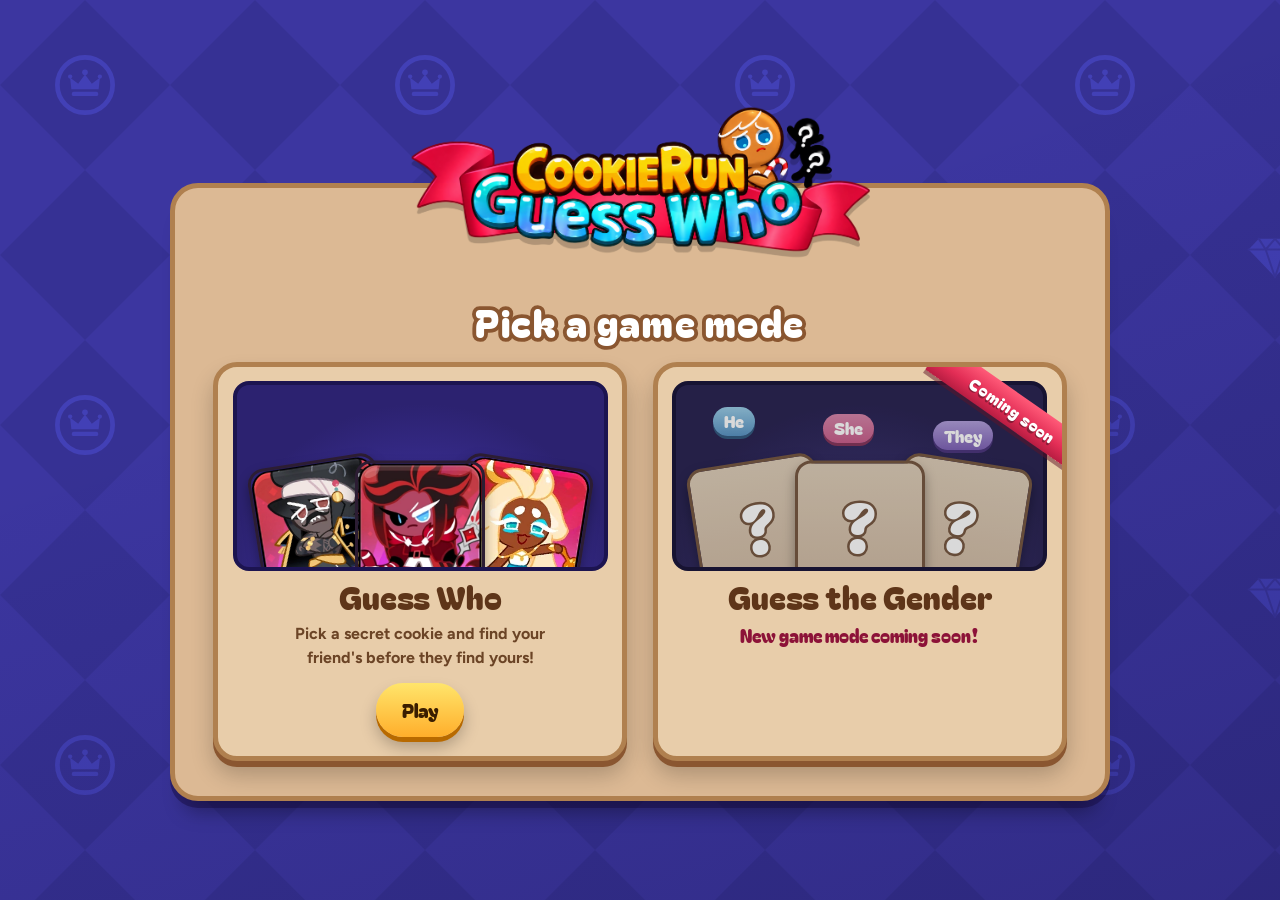
==== index.html @ b6eb69db "Game mode menu, and a password-protected testers-only Guess the Gender mode The site now opens on a " ====
<!doctype html>
<html lang="en">
<head>
<meta charset="utf-8">
<meta name="viewport" content="width=device-width, initial-scale=1">
<title>Cookie Run Guess Who</title>
<link rel="preconnect" href="https://fonts.googleapis.com">
<link rel="preconnect" href="https://fonts.gstatic.com" crossorigin>
<link href="https://fonts.googleapis.com/css2?family=Bagel+Fat+One&family=Figtree:wght@500;700;800&display=swap" rel="stylesheet">
<link rel="stylesheet" href="style.css?v=20261121-1327">
</head>
<body>
<div id="scene" aria-hidden="true"></div>

<!-- game mode menu: shown first; modes.js -->
<section id="modes" class="modes" aria-labelledby="modesTitle" hidden>
  <div class="modesSheet">
    <h1 class="modesLogo"><img src="images/logo.png" alt="Cookie Run Guess Who"></h1>
    <h2 id="modesTitle" class="modesTitle">Pick a game mode</h2>
    <div class="modeCards">
      <button id="modeWho" class="modeCard" type="button">
        <span class="modeArt whoArt" aria-hidden="true"></span>
        <span class="modeName">Guess Who</span>
        <span class="modeText">Pick a secret cookie and find your friend's before they find yours!</span>
        <span class="btn modePlay">Play</span>
      </button>
      <button id="modeGender" class="modeCard soon" type="button">
        <span class="soonRibbon" aria-hidden="true">Coming soon</span>
        <span class="modeArt genderArt" aria-hidden="true"></span>
        <span class="modeName">Guess the Gender</span>
        <span class="modeText modeSoonText">New game mode coming soon!</span>
        <span class="modeText modeTesterText">Testers only: tap the right pronouns before you run out of hearts!</span>
        <span class="btn modePlay">Play</span>
      </button>
    </div>
  </div>
</section>
<main class="folder">
  <section class="sheet">
    <h1 class="logo">
      <img class="logoImg" src="images/logo.png" alt="Cookie Run Guess Who" hidden
        onload="this.hidden=false;this.parentNode.classList.add('has-img')" onerror="this.remove()">
      <span class="ribbon" aria-hidden="true"></span>
      <span class="l1">Cookie Run</span>
      <span class="l2">Guess Who</span>
      <span class="qs" aria-hidden="true"><i>?</i><i>?</i></span>
    </h1>
    <a class="yt" href="https://www.youtube.com/@LuckyDucky_CRK" target="_blank" rel="noopener"
      title="LuckyDucky on YouTube"><svg viewBox="0 0 28 20" aria-hidden="true"><rect width="28" height="20" rx="6" fill="#ff1f3d"/><path d="M11 5.5v9l8-4.5z" fill="#fff"/></svg><span>@LuckyDucky_CRK</span></a>
    <div class="toolbar">
      <input id="find" class="find" type="search" placeholder="Find a cookie…" aria-label="Find a cookie" autocomplete="off">
      <select id="rarity" class="rarity" aria-label="Filter by rarity" hidden>
        <option value="">All rarities</option>
      </select>
      <button id="hideOut" class="ghost" type="button" aria-pressed="false" hidden>Hide ruled out</button>
      <a id="statsLink" class="ghost statsLink" href="stats/index.html" hidden>Stats</a>
    </div>
    <div class="trayWrap">
      <div id="tray" class="tray">
        <div id="empty" class="emptyMsg" hidden>
          <p>The oven is empty. Add your cookie images to the <b>images</b> folder and run <b>make_cookies.py</b>, or load them straight from your computer.</p>
          <label class="btn">Choose images<input id="files" type="file" accept="image/*" multiple hidden></label>
        </div>
        <p id="noMatch" class="emptyMsg" hidden>No cookie matches that name.</p>
        <div id="grid" class="grid" role="list"></div>
      </div>
      <button id="moreUp" class="moreHint up" type="button" aria-label="Scroll to the top" hidden>▲</button>
      <button id="moreDown" class="moreHint down" type="button" aria-label="Scroll down for more cookies" hidden>▼ more</button>
    </div>
  </section>

  <aside class="choice">
   <h2 class="choiceTitle">Cookie Choice</h2>
   <div class="stick">
    <div id="portrait" class="portrait">
      <img id="choiceImg" alt="" hidden>
      <span id="choiceEmpty" class="unknown" aria-hidden="true">?</span>
    </div>
    <div class="who">
      <p id="choiceName" class="choiceName"></p>
      <p id="hint" class="hint" aria-live="polite"></p>
      <button id="boardTag" class="boardTag" type="button" hidden></button>
    </div>

    <div id="pickCtl" class="controls" hidden>
      <button id="lock" class="btn" type="button" disabled>Lock in my cookie</button>
      <button id="collabBtn" class="ghost collabBtn" type="button" aria-pressed="false" hidden>Collab cookies: Off</button>
      <button id="boardBtn" class="ghost boardBtn" type="button">Board</button>
      <button class="ghost bgBtn" type="button">Background</button>
    </div>
    <div id="boardCtl" class="controls" hidden>
      <button id="guess" class="btn guessBtn" type="button" aria-pressed="false">GUESS A COOKIE!</button>
      <button id="endTurn" class="ghost endTurn" type="button">End turn</button>
      <button id="peek" class="ghost" type="button" aria-pressed="false">Hide my cookie</button>
      <button id="reset" class="ghost" type="button">Flip all back up</button>
      <button id="again" class="ghost" type="button">New cookie</button>
      <button class="ghost bgBtn" type="button">Background</button>
    </div>
   </div>
  </aside>
</main>

<dialog id="bgDialog" aria-labelledby="bgTitle">
  <header class="dlgHead">
    <h2 id="bgTitle">Pick a background</h2>
    <button id="bgClose" class="ghost" type="button">Done</button>
  </header>
  <div id="bgList"></div>
</dialog>
<dialog id="boardDialog" class="boardDialog" aria-labelledby="boardTitle">
  <header class="dlgHead">
    <h2 id="boardTitle">Board</h2>
    <button id="boardClose" class="ghost" type="button">Done</button>
  </header>
  <div class="boardBody">
    <p class="boardIntro">Play on the same random board as your friend: one of you makes a board, the other joins with its code.</p>

    <section class="boardNow">
      <span class="boardLabel">Current board</span>
      <strong id="boardCode" class="boardCode">All cookies</strong>
      <span id="boardCount" class="boardCount"></span>
      <label id="collabRow" class="collabRow" hidden>
        <input id="collabToggle" type="checkbox" role="switch">
        <span class="collabSwitch" aria-hidden="true"></span>
        <span class="collabText"><b>Collab cookies</b><small>Sonic, Wicked, KPop Demon Hunters, Digital Circus</small></span>
      </label>
      <div class="boardCopy">
        <button id="copyCode" class="ghost" type="button">Copy code</button>
        <button id="copyLink" class="ghost" type="button">Copy link</button>
      </div>
    </section>

    <section>
      <h3>Make a new board</h3>
      <div class="sizes" role="radiogroup" aria-label="Board size">
        <label><input type="radio" name="boardSize" value="25"><span>25</span></label>
        <label><input type="radio" name="boardSize" value="50" checked><span>50</span></label>
        <label><input type="radio" name="boardSize" value="75"><span>75</span></label>
        <label><input type="radio" name="boardSize" value="ALL"><span id="sizeAll">All</span></label>
        <label><input type="radio" name="boardSize" value="CUSTOM"><span>Custom</span></label>
      </div>
      <label id="customRow" class="customRow" hidden>
        <span>How many cookies?</span>
        <input id="customSize" class="customSize" type="number" min="2" step="1" value="30" inputmode="numeric">
      </label>
      <button id="makeBoard" class="btn" type="button">Make a new board</button>
    </section>

    <section>
      <h3>Join a friend's board</h3>
      <form id="joinForm" class="joinRow">
        <input id="joinCode" class="find joinCode" type="text" placeholder="e.g. 7Q4M-40" aria-label="Board code" autocomplete="off" spellcheck="false">
        <button class="btn" type="submit">Join</button>
      </form>
      <p id="joinMsg" class="joinMsg" aria-live="polite"></p>
    </section>

    <p id="boardWarn" class="boardWarn" hidden>Changing the board starts a new game.</p>
    <button id="allBoard" class="ghost allBoard" type="button">Use all cookies</button>
  </div>
</dialog>
<dialog id="turnDialog" class="boardDialog turnDialog" aria-labelledby="turnTitle">
  <header class="dlgHead">
    <h2 id="turnTitle">Questions</h2>
    <button id="turnClose" class="ghost" type="button">Done</button>
  </header>
  <div class="boardBody">
    <section id="turnNow" class="turnNow">
      <h3>This turn</h3>
      <p id="turnNowText" class="turnNowText"></p>
      <div id="turnNowPics" class="turnPics"></div>
      <form id="turnForm" class="joinRow">
        <input id="turnQ" class="find turnQ" type="text" maxlength="120" autocomplete="off"
          placeholder="What did you ask? e.g. Does it wear a hat? – no" aria-label="Your question">
        <button class="btn" type="submit">Save turn</button>
      </form>
    </section>

    <section>
      <h3>Earlier questions</h3>
      <ol id="turnLog" class="turnLog"></ol>
      <p id="turnEmpty" class="turnEmpty">No questions saved yet. After each question, press <b>End turn</b> to save which cookies it ruled out.</p>
    </section>
  </div>
</dialog>
<dialog id="allPicsDialog" class="boardDialog allPicsDialog" aria-labelledby="allPicsTitle">
  <header class="dlgHead">
    <h2 id="allPicsTitle">Cookies</h2>
    <button id="allPicsClose" class="ghost" type="button">Back</button>
  </header>
  <div class="boardBody">
    <p id="allPicsText" class="turnNowText"></p>
    <div id="allPicsGrid" class="allPicsGrid"></div>
  </div>
</dialog>
<dialog id="unlockDialog" class="boardDialog unlockDialog" aria-labelledby="unlockTitle">
  <header class="dlgHead">
    <h2 id="unlockTitle">Tester access</h2>
    <button id="unlockClose" class="ghost" type="button">Close</button>
  </header>
  <form id="unlockForm" class="boardBody">
    <p class="boardIntro">Enter the tester password.</p>
    <div class="joinRow">
      <input id="unlockPass" class="find unlockPass" type="password" autocomplete="off" aria-label="Tester password" required>
      <button class="btn" type="submit">Unlock</button>
    </div>
    <p id="unlockMsg" class="joinMsg" aria-live="polite"></p>
  </form>
</dialog>
<div id="stage" class="stage" role="dialog" aria-modal="true" aria-labelledby="stageTitle" hidden>
  <div class="stageRays" aria-hidden="true"></div>
  <div class="stageInner">
    <div id="stageCard" class="stageCard">
      <img id="stageImg" alt="">
      <p id="stageName" class="stageName"></p>
    </div>

    <div id="stageAsk" class="stagePanel" hidden>
      <h2 id="stageTitle" class="stageTitle">Was this guess right?</h2>
      <div class="stageButtons">
        <button id="guessYes" class="btn" type="button">Yes, that's it!</button>
        <button id="guessNo" class="btn nope" type="button">Nope</button>
      </div>
    </div>

    <div id="stageWin" class="stagePanel" hidden>
      <h2 id="winTitle" class="winTitle">Congratulations, you win!</h2>
      <div class="stageButtons">
        <button id="playAgain" class="btn" type="button">Play again</button>
        <button id="winBack" class="ghost" type="button">Back to board</button>
      </div>
    </div>
  </div>
</div>

<script src="stats-config.js?v=20261121-1327"></script>
<script src="stats.js?v=20261121-1327"></script>
<script src="cookies.js?v=20261121-1327"></script>
<script src="backgrounds.js?v=20261121-1327"></script>
<script src="modes.js?v=20261121-1327"></script>
<script src="app.js?v=20261121-1327"></script>
<script src="fx.js?v=20261121-1327"></script>
</body>
</html>
---- style.css ----
:root {
  --logo-w: clamp(220px, min(38vw, 62vh), 560px);   /* logo width: follows the window's width and height */
  --indigo: #3b2fa3;
  --indigo-deep: #2a1f80;
  --tan: #dcb994;
  --tan-lite: #e8cdaa;
  --tan-edge: #b0804f;
  --wood: #8a5630;
  --wood-dark: #5e3519;
  --tray: #2c2270;
  --tray-edge: #1c1450;
  --gum: #ff4f9a;
  --butter: #ffd84a;
  --mint: #62e3d8;
  --ink: #4a2a12;
  --r-card: 14px;
  --r-btn: 999px;
  --display: "Bagel Fat One", "Arial Rounded MT Bold", system-ui, sans-serif;
  --body: "Figtree", system-ui, sans-serif;
}

* {
  box-sizing: border-box;
}

html {
  color-scheme: light;
}

html,
body {
  height: 100%;
  overflow: hidden;   /* the page itself never scrolls; only the cookie tray does */
}

body {
  margin: 0;
  height: 100vh;
  height: 100dvh;
  display: flex;
  flex-direction: column;
  justify-content: center;
  color: var(--ink);
  font: 500 1rem/1.5 var(--body);
  background: rgb(54, 49, 148);   /* only visible for a moment before the background loads */
}

[hidden] {
  display: none !important;
}

@keyframes pop {
  from {
    transform: scale(0.7);
    opacity: 0;
  }
}

@keyframes drop {
  from {
    transform: translateY(-50px) rotate(-6deg);
    opacity: 0;
  }
}

/* chosen cutscene background */
#scene {
  position: fixed;
  inset: 0;
  z-index: -2;   /* behind the floating toppings (z-index -1) */
  background: center/cover no-repeat;
}

body.has-bg #scene::after {
  content: "";
  position: absolute;
  inset: 0;
  background: rgba(27, 16, 70, 0.2);
}

/* the folder: a tall sheet on the left, a shorter "Cookie Choice" flap on the right */
.folder {
  display: grid;
  grid-template-columns: minmax(0, 1fr) clamp(250px, 22vw, 360px);
  align-items: stretch;
  grid-template-rows: minmax(0, 1fr);
  width: 100%;
  max-width: 1920px;
  height: 100%;
  max-height: 1240px;   /* on very tall screens it stops growing and sits centred */
  margin: 0 auto;
  padding: clamp(3.4rem, min(8vw, 12vh), 6.5rem) clamp(16px, 2vw, 2rem) clamp(0.8rem, 3vh, 2rem);
}

/* the folder's shadow: plain box shadows (a drop-shadow filter would repaint the whole
   folder every time one of the cookies animates, which gets slow with hundreds of them) */
.sheet,
.choice {
  /* negative spread keeps the soft shadow underneath, so it can't draw a line where the two meet */
  box-shadow:
    0 7px 0 rgba(20, 10, 60, 0.45),
    0 24px 20px -14px rgba(0, 0, 0, 0.35);
}

.sheet,
.choice {
  background: var(--tan);
  border: 5px solid var(--tan-edge);
}

.sheet {
  position: relative;
  display: flex;
  flex-direction: column;
  min-height: 0;
  border-radius: 26px 26px 0 26px;
  padding: clamp(4.2rem, min(9vw, 15vh), 7.2rem) clamp(14px, 2.4vw, 2.2rem) clamp(14px, 2.4vw, 2.2rem);
}

.choice {
  position: relative;
  z-index: 1;
  margin: clamp(5rem, 9vw, 7.5rem) 0 0 -5px;
  border-left: 0;
  border-radius: 0 26px 26px 0;
  padding: 0 clamp(14px, 1.8vw, 1.6rem) 1.6rem;
  display: flex;
  flex-direction: column;
  align-items: center;
  text-align: center;
}

.choice::before {
  /* rounded inner corner where the flap meets the sheet */
  content: "";
  position: absolute;
  left: 0;
  top: -27px;
  width: 27px;
  height: 27px;
  background: radial-gradient(circle at 100% 0, transparent 22px, var(--tan-edge) 22.5px 27px, var(--tan) 27.5px);
}

.stick {
  display: flex;
  flex-direction: column;
  align-items: center;
  width: 100%;
  flex: 1;
  min-height: 0;   /* gives the portrait a known amount of room to fill */
}

.stick > :not(.portrait) {
  flex: none;   /* text and buttons keep their size; only the portrait flexes */
}

/* ribbon logo */
.logo {
  position: absolute;
  left: clamp(-34px, -2vw, -12px);
  top: clamp(-4rem, -6vw, -3rem);
  margin: 0;
  display: grid;
  justify-items: start;
  padding: 0.35em 1.4em 0.5em 1.1em;
  font-weight: 400;
  line-height: 0.86;
  font-family: var(--display);
  transform: rotate(-2deg);
  animation: drop 0.9s cubic-bezier(0.3, 1.6, 0.5, 1) both;
}

.ribbon {
  position: absolute;
  inset: 44% -6% -2% -4%;
  z-index: -1;
  background: linear-gradient(#ff5a78, #e22d55 60%, #b81d42);
  border-radius: 6px;
  clip-path: polygon(0 0, 100% 0, 94% 50%, 100% 100%, 0 100%, 6% 50%);
  box-shadow: inset 0 3px 0 rgba(255, 255, 255, 0.35);
}

.l1,
.l2 {
  display: block;
  color: transparent;
  -webkit-background-clip: text;
  background-clip: text;
  letter-spacing: -.01em;
}

.l1 {
  font-size: clamp(1.7rem, 3.6vw, 3rem);
  margin-left: 1.6em;
  background-image: linear-gradient(#fff6a8, #ffd23a 45%, #ff9a1f);
  filter:
    drop-shadow(2px 0 0 #6b2c06)
    drop-shadow(-2px 0 0 #6b2c06)
    drop-shadow(0 2px 0 #6b2c06)
    drop-shadow(0 -2px 0 #6b2c06)
    drop-shadow(0 3px 0 #6b2c06);
}

.l2 {
  font-size: clamp(2.6rem, 6vw, 5rem);
  background-image: linear-gradient(#f2fffd, #8ff2ea 40%, #2fb9c6);
  filter:
    drop-shadow(3px 0 0 #1f4f6e)
    drop-shadow(-3px 0 0 #1f4f6e)
    drop-shadow(0 3px 0 #1f4f6e)
    drop-shadow(0 -3px 0 #1f4f6e)
    drop-shadow(0 5px 0 #1f4f6e);
}

.qs {
  position: absolute;
  right: -.2em;
  top: -.25em;
  display: flex;
  gap: 0.05em;
  font-size: clamp(1.6rem, 3vw, 2.6rem);
  color: #fff;
}

.qs i {
  font-style: normal;
  -webkit-text-stroke: 5px #1d1030;
  paint-order: stroke fill;
  transform: rotate(14deg);
}

.qs i+i {
  font-size: 0.7em;
  transform: translateY(0.7em) rotate(-10deg);
}

.logoImg {
  display: block;
  width: var(--logo-w);
  height: auto;
  filter: drop-shadow(0 6px 0 rgba(0, 0, 0, 0.2));
}

.logo.has-img {
  padding: 0;
  transform: none;
}

.logo.has-img > span {
  display: none;
}

/* channel credit, hovering over the sheet's top-right corner */
.yt {
  position: absolute;
  right: -1.1rem;
  top: -1.3rem;
  z-index: 3;
  rotate: 7deg;
  display: flex;
  align-items: center;
  gap: 0.45rem;
  white-space: nowrap;
  padding: 0.35rem 0.85rem 0.35rem 0.45rem;
  border-radius: var(--r-btn);
  text-decoration: none;
  font: 800 0.95rem/1 var(--body);
  color: var(--wood-dark);
  background: #fff6ea;
  border: 3px solid var(--wood);
  box-shadow: 0 3px 0 var(--wood), 0 10px 14px rgba(20, 10, 60, 0.3);
  animation: hover 3.2s ease-in-out infinite;
}

@keyframes hover {
  50% {
    translate: 0 -6px;
  }
}

.yt svg {
  width: 26px;
  height: auto;
  flex: none;
}

.yt:hover {
  animation-play-state: paused;
}

.yt:focus-visible {
  outline: 4px solid var(--mint);
  outline-offset: 3px;
}

/* cookie tray */
.trayWrap {
  position: relative;
  flex: 1;
  min-height: 0;
  display: flex;
}

.tray {
  flex: 1;
  border: 4px solid var(--tray-edge);
  /* a darker window onto the page background: the chosen cutscene, or the indigo diamonds */
  /* the same background as the page, lined up with it (fixed) and tinted darker */
  background:
    linear-gradient(var(--tray-tint, rgba(14, 8, 40, 0.4)), var(--tray-tint, rgba(14, 8, 40, 0.4))),
    var(--scene, none) var(--scene-pos, center) / var(--scene-size, cover) var(--scene-repeat, no-repeat) fixed,
    rgb(40, 36, 110);
  border-radius: 6px;
  padding: 12px;
  box-shadow: inset 0 4px 10px rgba(0, 0, 0, 0.35);
  min-height: 0;
  overflow-y: auto;
  overscroll-behavior: contain;
  scrollbar-width: none;   /* scrollable, but no visible scrollbar */
}

.tray::-webkit-scrollbar {
  display: none;
}

.tray {
  container-type: inline-size;
}

/* 10 cookies a row when there's room; fewer, still roomy tiles on smaller screens */
.grid {
  display: grid;
  grid-template-columns: repeat(auto-fill, minmax(88px, 1fr));
  gap: 12px;   /* wide enough for the background to show between the cookies */
}

@container (min-width:760px) {
  .grid {
    grid-template-columns: repeat(10, minmax(0, 1fr));
  }
}

.card {
  --i: 0;
  position: relative;
  display: block;
  padding: 0;
  border: 2px solid #2c1d33;
  border-radius: var(--r-card);
  background: #2c1d33;
  cursor: pointer;
  overflow: hidden;
  font: inherit;
  color: #fff;
  /* a light ring and a firm shadow so cookies stand out from a bright scene */
  box-shadow:
    0 0 0 2px rgba(255, 246, 234, 0.75),
    0 3px 0 2px rgba(0, 0, 0, 0.35),
    0 8px 16px rgba(10, 5, 40, 0.55);
  transition: transform 0.15s, filter 0.25s, box-shadow 0.15s, opacity 0.25s;
  animation: pop 0.4s cubic-bezier(0.3, 1.5, 0.5, 1) both;
  animation-delay: calc(var(--i)*14ms + 0.2s);
}

/* once the cards have popped in, switching between animations must not restart the entrance */
.grid.settled .card {
  animation: none;
}

.card img {
  display: block;
  width: 100%;
  aspect-ratio: 1;
  object-fit: cover;
}

.card:hover {
  transform: translateY(-3px);
  z-index: 1;
}

.card .tag {
  position: absolute;
  left: 0;
  right: 0;
  bottom: 0;
  padding: 14px 6px 5px;
  font-size: 0.8rem;
  font-weight: 800;
  line-height: 1.1;
  text-align: center;
  background: linear-gradient(transparent, rgba(20, 8, 30, 0.85));
  opacity: 0;
  transition: opacity 0.15s;
}

.card:hover .tag,
.card:focus-visible .tag {
  opacity: 1;
}

body[data-mode="pick"] .card[aria-pressed="true"] {
  outline: 4px solid var(--butter);
  outline-offset: -2px;
  box-shadow: 0 0 0 4px var(--gum), 0 8px 18px rgba(0, 0, 0, 0.45);
  transform: translateY(-3px) scale(1.03);
  z-index: 2;
}

body[data-mode="pick"] .card[aria-pressed="true"] .tag {
  opacity: 1;
}

/* ruled-out cookies: still recognisable, but clearly out, with a little background showing through */
body[data-mode="board"] .card[aria-pressed="true"] {
  opacity: 0.55;
  filter: grayscale(1) brightness(0.7);
  transform: scale(0.92);
  box-shadow: none;
  background: rgba(10, 5, 30, 0.6);
  border-color: rgba(255, 255, 255, 0.45);
  border-style: dashed;
}

body[data-mode="board"] .card[aria-pressed="true"]::after {
  content: "";
  position: absolute;
  inset: 0;
  background: repeating-linear-gradient(135deg, transparent 0 9px, rgba(0, 0, 0, 0.25) 9px 12px);
}

.emptyMsg {
  padding: 2rem;
  text-align: center;
  color: #fff3e4;
  font-size: 1.05rem;
}

.emptyMsg p {
  max-width: 52ch;
  margin: 0 auto 1.2rem;
}

/* cookie choice flap */
.choiceTitle {
  margin: 0.35rem 0 0.4rem;   /* sits inside the panel, clear of its top edge */
  padding: 0 0.3em;
  font: 400 clamp(2.2rem, 3.4vw, 3.1rem)/1.1 var(--display);
  color: #fff;
  /* outline and spacing grow with the letters, so they never run into each other */
  -webkit-text-stroke: 0.22em var(--wood);
  paint-order: stroke fill;
  letter-spacing: 0.05em;
  white-space: nowrap;
}

/* medallion: the cookie fills the whole circle, the wooden ring sits on top of it */
.portrait {
  position: relative;
  /* the portrait takes whatever height the panel has left (up to 300px) and stays round */
  flex: 0 1 300px;
  width: auto;
  height: auto;
  min-height: 72px;
  max-height: 300px;
  max-width: 100%;
  aspect-ratio: 1;
  border-radius: 50%;
  margin: 0.4rem 0 0.9rem;
  background: radial-gradient(circle at 50% 38%, #f1d6b2, #c99a6a 75%);
  box-shadow:
    0 0 0 clamp(2px, 0.45vh, 4px) var(--wood-dark),
    0 clamp(4px, 0.9vh, 8px) 0 clamp(2px, 0.45vh, 4px) rgba(94, 53, 25, 0.35);
  display: grid;
  place-items: center;
  overflow: hidden;
  isolation: isolate;
}

.portrait::after {
  content: "";
  position: absolute;
  inset: 0;
  border-radius: 50%;
  pointer-events: none;
  z-index: 2;
  /* the ring follows the window height: thin on short windows, so the cookie gets more room */
  border: clamp(5px, 1.6vh, 14px) solid #a8723f;
  box-shadow:
    inset 0 0 0 clamp(2px, 0.45vh, 4px) var(--wood-dark),
    inset 0 clamp(5px, 1.4vh, 12px) clamp(8px, 2.3vh, 20px) rgba(0, 0, 0, 0.4),
    inset 0 -6px 14px rgba(255, 235, 200, 0.25);
  background: radial-gradient(circle at 32% 22%, rgba(255, 255, 255, 0.28), transparent 32%);
}

.portrait img {
  position: absolute;
  inset: 0;
  width: 100%;
  height: 100%;
  object-fit: cover;
  transform: scale(1) translateY(2%);   /* fully zoomed out; the breathing zooms in a little from here */
}

.unknown {
  position: relative;
  z-index: 1;
  font: 400 7rem/1 var(--display);
  color: #fff;
  -webkit-text-stroke: 10px var(--wood);
  paint-order: stroke fill;
  opacity: 0.85;
}

.portrait.hidden img {
  filter: blur(16px) brightness(0.5);
}

.choiceName {
  margin: 0;
  font: 400 1.5rem/1.15 var(--display);
  color: var(--wood-dark);
}

.choiceName.hidden {
  filter: blur(8px);
}

.hint {
  margin: 0.3rem 0 1rem;
  font-weight: 700;
  color: #6b4426;
}

body[data-mode="board"] .hint {
  font: 400 1.15rem var(--display);
  color: #2a8a86;
}

.controls {
  display: flex;
  flex-wrap: wrap;
  justify-content: center;
  gap: 0.5rem;
  width: 100%;
  margin-top: 0.5rem;
}

.controls + .controls {
  padding-top: 0;   /* same gap between button groups as inside them */
}

/* buttons */
.btn {
  display: inline-block;
  cursor: pointer;
  border: 0;
  border-radius: var(--r-btn);
  padding: 0.8rem 1.6rem;
  font: 400 1.2rem var(--display);
  color: #3a1d00;
  background: linear-gradient(#ffe56b, #ffae2b);
  box-shadow: 0 5px 0 #b86a00, 0 10px 16px rgba(0, 0, 0, 0.25);
  transition: transform 0.12s, box-shadow 0.12s;
}

.btn:active {
  transform: translateY(4px);
  box-shadow: 0 1px 0 #b86a00;
}

.btn:disabled {
  filter: grayscale(1) brightness(0.85);
  opacity: 0.7;
  cursor: not-allowed;
}

.ghost {
  font: 800 0.9rem var(--body);
  color: var(--wood-dark);
  cursor: pointer;
  padding: 0.5rem 1rem;
  border-radius: var(--r-btn);
  background: var(--tan-lite);
  border: 3px solid var(--tan-edge);
  box-shadow: 0 3px 0 var(--tan-edge);
}

.ghost:hover {
  background: #f3dcbd;
}

.ghost:active {
  transform: translateY(2px);
  box-shadow: 0 1px 0 var(--tan-edge);
}

.card:focus-visible,
.btn:focus-visible,
.ghost:focus-visible {
  outline: 4px solid var(--mint);
  outline-offset: 3px;
}

/* background picker */
#bgDialog {
  width: min(960px, calc(100vw - 32px));
  max-height: min(86vh, 900px);
  padding: 0;
  color: var(--ink);
  border: 5px solid var(--tan-edge);
  border-radius: 22px;
  overflow: hidden;
  background: var(--tan);
  box-shadow: 0 7px 0 rgba(20, 10, 60, 0.45), 0 20px 50px rgba(0, 0, 0, 0.5);
}

#bgDialog[open] {
  display: flex;
  flex-direction: column;
  animation: pop 0.3s cubic-bezier(0.3, 1.5, 0.5, 1);
}

#bgDialog::backdrop {
  background: rgba(16, 10, 60, 0.65);
  backdrop-filter: blur(3px);
}

.dlgHead {
  display: flex;
  align-items: center;
  justify-content: space-between;
  gap: 1rem;
  padding: 1rem 1.2rem;
  background: var(--tan-lite);
  border-bottom: 4px solid var(--tan-edge);
}

.dlgHead h2 {
  margin: 0;
  font: 400 1.6rem var(--display);
  color: #fff;
  -webkit-text-stroke: 0.2em var(--wood);
  paint-order: stroke fill;
  letter-spacing: 0.04em;
}

#bgList {
  overflow-y: auto;
  padding: 0 1.2rem 1.4rem;
}

#bgList h3 {
  margin: 1.3rem 0 0.6rem;
  font: 400 1.1rem var(--display);
  color: var(--wood-dark);
}

.bgGrid {
  display: grid;
  grid-template-columns: repeat(auto-fill, minmax(150px, 1fr));
  gap: 10px;
  margin-top: 1rem;
}

#bgList h3 + .bgGrid {
  margin-top: 0;
}

.bgOpt {
  padding: 5px;
  border: 3px solid var(--tray-edge);
  border-radius: 12px;
  color: #fff3e4;
  font: inherit;
  cursor: pointer;
  background: var(--tray);
  text-align: left;
  transition: transform 0.15s, border-color 0.15s;
}

.bgOpt:hover {
  transform: translateY(-2px);
}

.bgOpt[aria-pressed="true"] {
  border-color: var(--butter);
  box-shadow: 0 0 0 3px var(--gum);
}

.bgOpt:focus-visible {
  outline: 4px solid var(--mint);
  outline-offset: 2px;
}

.bgOpt .thumb {
  display: block;
  aspect-ratio: 16/9;
  border-radius: 7px;
  overflow: hidden;
  background: rgb(54, 49, 148);
}

.bgOpt img {
  width: 100%;
  height: 100%;
  object-fit: cover;
  display: block;
}


/* desktop: the panel measures itself, so the portrait can never be taller than the panel is wide */
@media (min-width: 861px) {
  .stick {
    container-type: size;
  }

  .portrait {
    max-height: min(300px, 100cqw);
  }
}

/* short windows: a more compact Cookie Choice panel so it fits without scrolling */
@media (min-width: 861px) and (max-height: 820px) {
  .choice {
    margin-top: clamp(3.4rem, 6vw, 4.6rem);
  }

  .portrait {
    margin-bottom: 0.5rem;
  }

  .choiceTitle {
    font-size: clamp(1.8rem, 2.6vw, 2.4rem);
    margin-bottom: 0.2rem;
  }

  .hint {
    margin-bottom: 0.4rem;
  }

  .controls {
    gap: 0.4rem;
    margin-top: 0.4rem;
  }

  .guessBtn {
    padding: 0.7rem 0.8rem;
    font-size: clamp(1rem, 1.45vw, 1.2rem);
    white-space: nowrap;
  }


  .ghost {
    padding: 0.35rem 0.8rem;
    font-size: 0.82rem;
  }
}

/* very short windows: squeeze the board controls a bit more */
@media (min-width: 861px) and (max-height: 700px) {
  .choiceTitle {
    font-size: 1.7rem;
  }

  .portrait {
    min-height: 60px;
    margin: 0.2rem 0 0.3rem;
  }

  .choiceName {
    font-size: 1.2rem;
  }

  .hint {
    margin: 0 0 0.3rem;
    font-size: 0.9rem;
  }

  body[data-mode="board"] .hint {
    font-size: 1rem;
  }

  .guessBtn {
    padding: 0.55rem 0.8rem;
  }

  .controls {
    gap: 0.35rem;
    margin-top: 0.35rem;
  }

  .ghost {
    padding: 0.28rem 0.7rem;
    font-size: 0.78rem;
  }
}

/* very short windows (e.g. a laptop with the browser zoomed in): everything around the portrait shrinks */
@media (min-width: 861px) and (max-height: 580px) {
  .choice {
    margin-top: 2.6rem;
    padding-bottom: 0.9rem;
  }

  .choiceTitle {
    font-size: 1.45rem;
    margin: 0.2rem 0 0.1rem;
  }

  .portrait {
    min-height: 104px;
    margin: 0.2rem 0 0.25rem;
  }

  .choiceName {
    font-size: 1.05rem;
  }

  .hint,
  body[data-mode="board"] .hint {
    margin: 0 0 0.2rem;
    font-size: 0.85rem;
  }

  .guessBtn {
    padding: 0.45rem 0.8rem;
    font-size: 1.05rem;
    margin-bottom: 0.25rem;
  }

  .btn {
    padding: 0.5rem 1.1rem;
    font-size: 1rem;
  }

  .ghost {
    padding: 0.22rem 0.65rem;
    font-size: 0.74rem;
  }

  .controls {
    gap: 0.3rem;
    margin-top: 0.3rem;
  }
}

/* extremely short windows: the portrait sits beside the name instead of above it */
@media (min-width: 861px) and (max-height: 500px) {
  .stick {
    display: grid;
    grid-template-columns: auto 1fr;
    align-items: center;
    align-content: start;
    gap: 0 0.6rem;
    text-align: left;
  }

  .portrait {
    width: min(112px, 46cqw);
    min-height: 0;   /* width decides, so it stays a circle */
    max-height: none;
    margin: 0.2rem 0;
  }

  /* picking has fewer buttons, so the portrait can be bigger */
  body[data-mode="pick"] .portrait {
    width: min(150px, 56cqw);
  }

  .who {
    min-width: 0;
  }

  .stick > .controls {
    grid-column: 1 / -1;
  }
}

/* phones: the folder becomes one sheet, Cookie Choice a bar pinned to the bottom */
@media(max-width:860px) {
  .yt {
    right: -.4rem;
    font-size: 0.8rem;
  }

  .folder {
    display: flex;
    flex-direction: column;
    max-height: none;
    padding-top: 4.5rem;
    padding-bottom: 1rem;
  }

  .sheet {
    flex: 1;
  }

  .sheet {
    min-height: 0;
    border-radius: 26px 26px 0 0;
    border-bottom: 0;
    padding-top: clamp(4.4rem, 13vw, 5.6rem);
  }

  .choice {
    flex: none;
    margin: 0;
    border: 5px solid var(--tan-edge);
    border-top-width: 4px;
    border-radius: 0 0 26px 26px;
    padding: 0.6rem 0.8rem calc(0.7rem + env(safe-area-inset-bottom, 0px));
  }

  .choice::before,
  .choiceTitle {
    display: none;
  }

  .stick {
    display: grid;
    grid-template-columns: auto 1fr;
    align-items: center;
    gap: 0.2rem 0.8rem;
    text-align: left;
  }

  .portrait {
    flex: none;
    width: 76px;
    min-height: 0;
    margin: 0;
    grid-row: span 2;
    box-shadow: 0 0 0 3px var(--wood-dark);
  }

  .portrait::after {
    border-width: 6px;
    box-shadow: inset 0 0 0 2px var(--wood-dark), inset 0 4px 8px rgba(0, 0, 0, 0.35);
  }

  .unknown {
    font-size: 2.6rem;
    -webkit-text-stroke: 6px var(--wood);
  }

  .choiceName {
    font-size: 1.15rem;
  }

  .hint {
    margin: 0;
    font-size: 0.85rem;
  }

  body[data-mode="board"] .hint {
    font-size: 0.95rem;
  }

  .controls {
    grid-column: 1/-1;
    justify-content: flex-start;
    margin-top: 0.3rem;
  }

  .controls + .controls {
    padding-top: 0;
    margin-top: 0;
  }

  .btn {
    font-size: 1rem;
    padding: 0.6rem 1.2rem;
  }

  .ghost {
    font-size: 0.8rem;
    padding: 0.4rem 0.8rem;
  }
}

@media(max-width:560px) {
  .grid {
    grid-template-columns: repeat(3, 1fr);
    gap: 6px;
  }
}


/* =========================================================
   Life & motion (see fx.js)
   ========================================================= */

/* particles and emoji pops fly above everything */
.fxLayer {
  position: fixed;
  inset: 0;
  z-index: 50;
  pointer-events: none;
  overflow: hidden;
}

.fxSprite {
  position: absolute;
  height: auto;
  will-change: transform, opacity;
  filter: drop-shadow(0 3px 2px rgba(0, 0, 0, 0.25));
}

/* toppings drifting up behind the folder */
.floaters {
  position: fixed;
  inset: 0;
  z-index: -1;
  overflow: hidden;
  pointer-events: none;
}

.floaters span {
  position: absolute;
  left: var(--x);
  bottom: -80px;
  animation: rise var(--dur) linear var(--delay) infinite;
}

.floaters img {
  display: block;
  width: var(--size);
  opacity: var(--alpha);
  filter: blur(var(--blur)) drop-shadow(0 4px 4px rgba(0, 0, 0, 0.25));
  animation: sway calc(var(--dur) / 6) ease-in-out var(--delay) infinite alternate;
}

@keyframes rise {
  to {
    transform: translateY(calc(-100vh - 160px));
  }
}

@keyframes sway {
  from {
    transform: translateX(calc(var(--sway) * -1)) rotate(calc(var(--spin) * -18deg));
  }
  to {
    transform: translateX(var(--sway)) rotate(calc(var(--spin) * 18deg));
  }
}

/* the logo floats gently */
.logo {
  animation:
    drop 0.9s cubic-bezier(0.3, 1.6, 0.5, 1) both,
    bob 4.5s ease-in-out 1s infinite;
  cursor: pointer;
}

@keyframes bob {
  50% {
    translate: 0 -5px;
  }
}

/* "Cookie Choice" letters jump in a wave */
.choiceTitle .word > span {
  display: inline-block;
}

/* animated titles are split into words (which may wrap) made of letters (which animate) */
.word {
  white-space: nowrap;
}

.choiceTitle.wave .word > span {
  animation: letter 0.7s cubic-bezier(0.3, 1.6, 0.5, 1) calc(var(--n) * 45ms);
}

@keyframes letter {
  35% {
    transform: translateY(-12px) rotate(-6deg) scale(1.12);
  }
}

/* the empty portrait's question mark keeps wondering */
.unknown {
  animation: ponder 2.4s ease-in-out infinite;
}

@keyframes ponder {
  0%, 100% {
    transform: rotate(-8deg) translateY(0);
  }
  50% {
    transform: rotate(8deg) translateY(-8px);
  }
}

/* the chosen cookie breathes inside the frame */
.portrait img {
  animation: breathe 3.6s ease-in-out infinite;   /* fx.js pops the frame when the cookie changes */
}

@keyframes breathe {
  50% {
    transform: scale(1.06) translateY(1.5%);
  }
}

/* a slow shine sweeps across the wooden ring */
.portrait::before {
  content: "";
  position: absolute;
  inset: -20%;
  z-index: 3;
  pointer-events: none;
  background: linear-gradient(115deg, transparent 40%, rgba(255, 255, 255, 0.35) 50%, transparent 60%);
  animation: sweep 5s ease-in-out infinite;
}

@keyframes sweep {
  0%, 60% {
    transform: translateX(-70%);
  }
  100% {
    transform: translateX(70%);
  }
}

/* cookies wiggle when you hover them */
.card:hover img {
  animation: wiggle 0.5s ease-in-out;
}

@keyframes wiggle {
  25% {
    transform: rotate(-4deg) scale(1.04);
  }
  75% {
    transform: rotate(3deg) scale(1.04);
  }
}

/* the picked cookie shimmers */
body[data-mode="pick"] .grid .card[aria-pressed="true"] {
  animation: picked 1.6s ease-in-out infinite;
}

@keyframes picked {
  50% {
    box-shadow: 0 0 0 6px var(--gum), 0 0 24px 6px rgba(255, 216, 74, 0.7);
  }
}

/* "Lock in" calls for attention once it can be pressed */
.btn:not(:disabled) {
  animation: nudge 2.2s ease-in-out infinite;
}

@keyframes nudge {
  0%, 70%, 100% {
    scale: 1;
  }
  80% {
    scale: 1.07;
  }
  90% {
    scale: 0.98;
  }
}

.ghost {
  transition: transform 0.15s, background 0.15s;
}

.ghost:hover {
  transform: rotate(-2deg) translateY(-1px);
}

/* background thumbnails zoom a little on hover */
.bgOpt img {
  transition: transform 0.4s ease;
}

.bgOpt:hover img {
  transform: scale(1.08);
}


/* =========================================================
   The big guess
   ========================================================= */

.guessBtn {
  width: 100%;
  margin-bottom: 0.3rem;   /* room for its thick shadow, so the row below isn't glued to it */
  padding: 1rem 1.2rem;
  font-size: clamp(1.25rem, 1.8vw, 1.6rem);
  letter-spacing: 0.04em;
  color: #fff;
  -webkit-text-stroke: 0.22em #8c1238;
  paint-order: stroke fill;
  background: linear-gradient(#ff7aa8, #ff3d7f 55%, #e0215f);
  box-shadow:
    0 6px 0 #9c1440,
    0 12px 20px rgba(140, 20, 60, 0.35),
    inset 0 3px 0 rgba(255, 255, 255, 0.45);
  animation: guessCall 2.4s ease-in-out infinite;
}

.guessBtn:active {
  box-shadow: 0 1px 0 #9c1440;
}

@keyframes guessCall {
  0%, 65%, 100% {
    scale: 1;
    rotate: 0deg;
  }
  72% {
    scale: 1.06;
    rotate: -2deg;
  }
  80% {
    scale: 1.04;
    rotate: 2deg;
  }
  88% {
    scale: 1.02;
    rotate: 0deg;
  }
}

/* while guessing: cancel style on the button, the tray lights up */
.guessBtn[aria-pressed="true"] {
  color: var(--wood-dark);
  -webkit-text-stroke: 0;
  background: var(--tan-lite);
  box-shadow: 0 5px 0 var(--tan-edge);
  animation: none;
}

body[data-guessing="true"] .tray {
  animation: trayCall 1.2s ease-in-out infinite;
}

@keyframes trayCall {
  50% {
    box-shadow:
      inset 0 4px 10px rgba(0, 0, 0, 0.35),
      0 0 0 5px var(--butter),
      0 0 34px 8px rgba(255, 79, 154, 0.7);
  }
}

body[data-guessing="true"] .card:not([aria-pressed="true"]):hover {
  transform: translateY(-6px) scale(1.06);
  outline: 4px solid var(--butter);
  outline-offset: -2px;
}

body[data-guessing="true"] .card[aria-pressed="true"] {
  cursor: not-allowed;
}

/* ---------- the reveal stage ---------- */

.stage {
  position: fixed;
  inset: 0;
  z-index: 40;
  display: grid;
  place-items: center;
  padding: 1rem;
  background: radial-gradient(circle at 50% 45%, rgba(60, 30, 140, 0.75), rgba(10, 5, 35, 0.92) 70%);
}

.stage.leaving {
  animation: stageOut 0.38s ease-in forwards;
}

@keyframes stageOut {
  to {
    opacity: 0;
  }
}

/* spinning light rays behind the card */
.stageRays {
  position: absolute;
  inset: -50%;
  background: repeating-conic-gradient(from 0deg, rgba(255, 255, 255, 0.09) 0deg 9deg, transparent 9deg 24deg);
  mask-image: radial-gradient(circle, #000 15%, transparent 55%);
  -webkit-mask-image: radial-gradient(circle, #000 15%, transparent 55%);
  animation: spin 18s linear infinite;
  pointer-events: none;
}

@keyframes spin {
  to {
    rotate: 360deg;
  }
}

.stageInner {
  position: relative;
  display: flex;
  flex-direction: column;
  align-items: center;
  gap: 1.4rem;
}

.stageCard {
  width: min(62vmin, 340px);
  padding: 14px 14px 10px;
  border: 6px solid var(--tan-edge);
  border-radius: 28px;
  background: var(--tan);
  box-shadow:
    0 8px 0 var(--wood),
    0 0 0 4px var(--wood-dark),
    0 24px 60px rgba(0, 0, 0, 0.5);
  text-align: center;
}

.stageCard img {
  display: block;
  width: 100%;
  aspect-ratio: 1;
  object-fit: cover;
  border-radius: 18px;
}

.stageName {
  margin: 0.5rem 0 0;
  font: 400 clamp(1.4rem, 3vw, 2rem) / 1.1 var(--display);
  color: var(--wood-dark);
}

.stageCard.drumroll {
  animation: drumroll 0.95s ease-in;
}

@keyframes drumroll {
  0% {
    transform: none;
  }
  20% {
    transform: translateX(-3px) rotate(-1deg);
  }
  40% {
    transform: translateX(5px) rotate(1.5deg) scale(1.02);
  }
  60% {
    transform: translateX(-7px) rotate(-2deg) scale(1.04);
  }
  80% {
    transform: translateX(8px) rotate(2.5deg) scale(1.06);
  }
  100% {
    transform: scale(0.94);
  }
}

.stagePanel {
  text-align: center;   /* app.js pops it in */
}

.stageTitle,
.winTitle {
  margin: 0 0 1rem;
  font: 400 clamp(1.8rem, 4.5vw, 3rem) / 1.15 var(--display);
  color: #fff;
  -webkit-text-stroke: 0.2em var(--wood);
  paint-order: stroke fill;
  letter-spacing: 0.04em;
}

.stageButtons {
  display: flex;
  flex-wrap: wrap;
  justify-content: center;
  gap: 0.8rem;
}

.stageButtons .btn {
  font-size: 1.4rem;
  padding: 0.9rem 2rem;
}

.btn.nope {
  color: #fff;
  background: linear-gradient(#9aa3c7, #6b74a3);
  box-shadow: 0 5px 0 #454c76, 0 10px 16px rgba(0, 0, 0, 0.25);
}

/* wrong: everything goes grey for a moment */
.stage.wrong .stageCard {
  filter: grayscale(0.8) brightness(0.8);
  transition: filter 0.3s;
}

/* win: golden rays, the cookie spins, letters tumble in */
.stage.win {
  background: radial-gradient(circle at 50% 45%, rgba(255, 190, 60, 0.55), rgba(120, 40, 120, 0.85) 55%, rgba(20, 8, 50, 0.95) 80%);
}

.stage.win .stageRays {
  background: repeating-conic-gradient(from 0deg, rgba(255, 230, 120, 0.28) 0deg 10deg, transparent 10deg 22deg);
  animation-duration: 7s;
}

.stage.win .stageCard {
  animation: champion 2.4s ease-in-out infinite;
  box-shadow:
    0 8px 0 var(--wood),
    0 0 0 4px var(--wood-dark),
    0 0 50px 14px rgba(255, 216, 74, 0.8);
}

@keyframes champion {
  0%, 100% {
    transform: translateY(0) rotateY(0deg);
  }
  25% {
    transform: translateY(-16px) rotateY(180deg);
  }
  50% {
    transform: translateY(0) rotateY(360deg);
  }
  75% {
    transform: translateY(-8px) rotateY(360deg) rotate(-3deg);
  }
}

.winTitle {
  color: var(--butter);
  -webkit-text-stroke: 0.22em #8c1238;
}

.winTitle .word > span {
  display: inline-block;
  animation: tumble 0.7s cubic-bezier(0.3, 1.7, 0.5, 1) calc(var(--n) * 40ms) both;
}

@keyframes tumble {
  from {
    transform: translateY(-120px) rotate(-30deg) scale(0.4);
    opacity: 0;
  }
}

.winTitle.done .word > span {
  animation: shine 1.6s ease-in-out calc(var(--n) * 50ms) infinite;
}

@keyframes shine {
  50% {
    transform: translateY(-8px);
    color: #fff3b0;
  }
}


/* =========================================================
   Big boards: search, hiding ruled-out cookies, scroll hints
   ========================================================= */

.toolbar {
  display: flex;
  justify-content: flex-end;
  align-items: center;
  gap: 0.5rem;
  margin: -3.3rem 0 0.7rem auto;   /* tucked into the space to the right of the logo */
  max-width: min(600px, calc(100% - var(--logo-w) + 0.5rem));   /* never under the logo */
  width: 100%;
}

.find {
  flex: 1;
  min-width: 8.5rem;   /* always wide enough to read "Find a cookie…" */
  padding: 0.55rem 1rem 0.55rem 2.3rem;
  font: 700 0.95rem var(--body);
  color: var(--wood-dark);
  border: 3px solid var(--tan-edge);
  border-radius: var(--r-btn);
  background:
    no-repeat 0.85rem 50% / 1rem
    url("data:image/svg+xml,%3Csvg xmlns='http://www.w3.org/2000/svg' viewBox='0 0 24 24' fill='none' stroke='%235e3519' stroke-width='3' stroke-linecap='round'%3E%3Ccircle cx='10' cy='10' r='7'/%3E%3Cpath d='m15 15 6 6'/%3E%3C/svg%3E"),
    var(--tan-lite);
  box-shadow: inset 0 2px 4px rgba(94, 53, 25, 0.2);
}

.find::placeholder {
  color: rgba(94, 53, 25, 0.6);
}

.find:focus-visible {
  outline: 4px solid var(--mint);
  outline-offset: 2px;
}

/* rarity filter: a pill like the search box */
.rarity {
  flex: none;
  max-width: 11rem;
  padding: 0.55rem 2rem 0.55rem 0.9rem;
  font: 800 0.9rem var(--body);
  color: var(--wood-dark);
  border: 3px solid var(--tan-edge);
  border-radius: var(--r-btn);
  background:
    no-repeat right 0.75rem center / 0.7rem
    url("data:image/svg+xml,%3Csvg xmlns='http://www.w3.org/2000/svg' viewBox='0 0 12 8'%3E%3Cpath d='M1 1l5 5 5-5' fill='none' stroke='%235e3519' stroke-width='2.4' stroke-linecap='round'/%3E%3C/svg%3E"),
    var(--tan-lite);
  box-shadow: 0 3px 0 var(--tan-edge);
  appearance: none;
  -webkit-appearance: none;
  cursor: pointer;
}

.rarity:focus-visible {
  outline: 4px solid var(--mint);
  outline-offset: 2px;
}

.toolbar .ghost {
  flex: none;
  white-space: nowrap;
}

/* filtered by the search, or ruled out while "Hide ruled out" is on */
.card.filtered,
.card.gone {
  display: none;
}

/* "more" pills over the tray, since its scrollbar is hidden */
.moreHint {
  position: absolute;
  left: 50%;
  z-index: 3;
  translate: -50% 0;
  padding: 0.35rem 1rem;
  border: 3px solid var(--wood);
  border-radius: var(--r-btn);
  font: 800 0.85rem/1 var(--body);
  color: var(--wood-dark);
  background: var(--tan-lite);
  box-shadow: 0 3px 0 var(--wood), 0 8px 16px rgba(0, 0, 0, 0.35);
  cursor: pointer;
}

.moreHint.down {
  bottom: 10px;
  animation: nudgeDown 1.6s ease-in-out infinite;
}

.moreHint.up {
  top: 10px;
}

@keyframes nudgeDown {
  50% {
    translate: -50% 4px;
  }
}

@media (max-width: 1100px) {
  .toolbar {
    margin-top: 0;
    max-width: none;
  }
}

/* the red ✕ stamp that slams onto a ruled-out cookie (fx.js) */
.fxStamp {
  position: absolute;
  display: grid;
  place-items: center;
  border-radius: 50%;
  font-family: var(--display);
  line-height: 1;
  color: #fff;
  -webkit-text-stroke: 4px #7a0f2c;
  paint-order: stroke fill;
  background: radial-gradient(circle at 40% 35%, #ff6b8a, #e0244f 60%, #b0153a);
  border: 4px solid #fff3e4;
  box-shadow: 0 0 0 3px #7a0f2c, 0 6px 14px rgba(0, 0, 0, 0.45);
  will-change: transform, opacity;
}


/* =========================================================
   Phones: logo and YouTube badge stacked, search on its own row,
   board buttons in a tidy two-column grid
   ========================================================= */
@media (max-width: 860px) {
  .folder {
    padding-top: 2.4rem;
  }

  .sheet {
    padding-top: 0;
  }

  /* the logo sits in the flow, centred, poking over the top edge; the badge goes right under it */
  .logo {
    position: relative;
    left: auto;
    top: auto;
    align-self: center;
    margin: -2.2rem 0 0;
  }

  .logo.has-img {
    margin-top: -2.4rem;
  }

  .logoImg {
    width: min(78vw, 330px);
  }

  .yt {
    position: relative;
    right: auto;
    top: auto;
    align-self: center;
    margin: 0.35rem 0 0.7rem;
    rotate: -2deg;
    font-size: 0.85rem;
  }

  /* search gets the whole width; rarity and "Hide ruled out" share the row below */
  .toolbar {
    flex-wrap: wrap;
    justify-content: stretch;
    margin: 0 0 0.6rem;
    max-width: none;
  }

  .find {
    flex: 1 1 100%;
    min-width: 0;
  }

  .rarity {
    flex: 1 1 auto;
    max-width: none;
  }

  /* buttons: two equal columns, the big guess button across both */
  .stick > .controls:not([hidden]) {
    display: grid;
    grid-template-columns: 1fr 1fr;
    gap: 0.4rem;
  }

  .stick > .controls .guessBtn {
    grid-column: 1 / -1;
    margin-bottom: 0.2rem;
    padding: 0.6rem 1rem;   /* slimmer on phones, so the board keeps more room */
    font-size: 1.15rem;
  }

  .stick > .controls .btn,
  .stick > .controls .ghost {
    width: 100%;
    white-space: nowrap;
    overflow: hidden;
    text-overflow: ellipsis;
  }

  /* picking: "Lock in my cookie" takes the room it needs, Background the rest */
  #pickCtl:not([hidden]) {
    grid-template-columns: 1fr 1fr;
  }

  #pickCtl #lock {
    grid-column: 1 / -1;
  }

  #pickCtl .btn {
    padding: 0.6rem 0.9rem;
    font-size: 1rem;
  }
}

/* small or short phones: everything around the board gets more compact */
@media (max-width: 860px) and (max-height: 700px), (max-width: 360px) {
  .folder {
    padding-top: 2rem;
  }

  .logoImg {
    width: min(64vw, 270px);
  }

  .yt {
    margin: 0.2rem 0 0.45rem;
    padding: 0.25rem 0.7rem 0.25rem 0.4rem;
    font-size: 0.78rem;
  }

  .yt svg {
    width: 22px;
  }

  .toolbar {
    gap: 0.35rem;
    margin-bottom: 0.45rem;
  }

  .find {
    padding-block: 0.4rem;
    font-size: 0.88rem;
  }

  .rarity {
    padding: 0.4rem 1.7rem 0.4rem 0.7rem;
    font-size: 0.8rem;
  }

  .toolbar .ghost {
    padding: 0.35rem 0.6rem;
    font-size: 0.74rem;
  }

  .portrait {
    width: 62px;
  }

  .choiceName {
    font-size: 1rem;
  }

  .hint,
  body[data-mode="board"] .hint {
    font-size: 0.8rem;
  }

  .stick > .controls:not([hidden]) {
    gap: 0.3rem;
  }

  .stick > .controls .guessBtn {
    padding: 0.45rem 0.8rem;
    font-size: 1.05rem;
  }

  .stick > .controls .ghost {
    padding: 0.3rem 0.5rem;
    font-size: 0.74rem;
  }

  #pickCtl .btn {
    padding: 0.5rem 0.7rem;
    font-size: 0.9rem;
  }
}

/* "Stats" link in the toolbar (only shown once stats-config.js has a Worker address) */
.statsLink {
  flex: none;
  white-space: nowrap;
  text-decoration: none;
  display: inline-flex;
  align-items: center;
}

/* =========================================================
   Board codes: the Board window
   ========================================================= */

/* the "Board 7Q4M-40" tag under the cookie name; tap it to share the code */
.boardTag {
  margin: 0.15rem 0 0.2rem;
  padding: 0.12rem 0.6rem;
  border: 2px dashed var(--tan-edge);
  border-radius: var(--r-btn);
  background: transparent;
  font: 800 0.78rem var(--body);
  letter-spacing: 0.06em;
  color: var(--wood);
  cursor: pointer;
}

.boardTag:hover {
  background: var(--tan-lite);
}

.boardTag:focus-visible {
  outline: 3px solid var(--mint);
  outline-offset: 2px;
}

.boardDialog {
  width: min(520px, calc(100vw - 32px));
  max-height: min(90vh, 760px);
  padding: 0;
  color: var(--ink);
  border: 5px solid var(--tan-edge);
  border-radius: 22px;
  overflow: hidden;
  background: var(--tan);
  box-shadow: 0 7px 0 rgba(20, 10, 60, 0.45), 0 20px 50px rgba(0, 0, 0, 0.5);
}

.boardDialog[open] {
  display: flex;
  flex-direction: column;
  animation: pop 0.3s cubic-bezier(0.3, 1.5, 0.5, 1);
}

.boardDialog::backdrop {
  background: rgba(16, 10, 60, 0.65);
  backdrop-filter: blur(3px);
}

.boardBody {
  overflow-y: auto;
  padding: 0.9rem 1.2rem 1.3rem;
  display: flex;
  flex-direction: column;
  gap: 1rem;
}

.boardBody h3 {
  margin: 0 0 0.5rem;
  font: 400 1.1rem var(--display);
  color: var(--wood-dark);
}

.boardIntro {
  margin: 0;
  font-weight: 700;
  color: #6b4426;
}

/* the current board: a big, easy-to-read code */
.boardNow {
  display: grid;
  justify-items: center;
  gap: 0.2rem;
  padding: 0.8rem;
  border-radius: 16px;
  border: 3px solid var(--tan-edge);
  background: var(--tan-lite);
  text-align: center;
}

.boardLabel {
  font-weight: 800;
  font-size: 0.8rem;
  text-transform: uppercase;
  letter-spacing: 0.08em;
  color: rgba(94, 53, 25, 0.7);
}

.boardCode {
  font: 400 clamp(1.8rem, 7vw, 2.4rem) / 1.1 var(--display);
  color: #fff;
  -webkit-text-stroke: 0.18em var(--wood);
  paint-order: stroke fill;
  letter-spacing: 0.08em;
}

.boardCount {
  font-weight: 800;
  color: #2a8a86;
}

.boardCopy {
  display: flex;
  gap: 0.5rem;
  margin-top: 0.3rem;
}

/* Collab cookies on/off switch */
.collabRow {
  display: flex;
  align-items: center;
  gap: 0.6rem;
  margin-top: 0.4rem;
  padding: 0.4rem 0.7rem;
  border-radius: 12px;
  cursor: pointer;
  text-align: left;
}

.collabRow:hover {
  background: rgba(138, 86, 48, 0.08);
}

.collabRow input {
  position: absolute;
  opacity: 0;
  pointer-events: none;
}

.collabSwitch {
  position: relative;
  flex: none;
  width: 46px;
  height: 26px;
  border-radius: 999px;
  border: 3px solid var(--tan-edge);
  background: #e9d3b4;
  transition: background 0.15s, border-color 0.15s;
}

.collabSwitch::after {
  content: "";
  position: absolute;
  top: 2px;
  left: 2px;
  width: 16px;
  height: 16px;
  border-radius: 50%;
  background: #fff;
  box-shadow: 0 2px 0 rgba(94, 53, 25, 0.35);
  transition: translate 0.18s cubic-bezier(0.3, 1.5, 0.5, 1);
}

.collabRow input:checked + .collabSwitch {
  background: #2a8a86;
  border-color: #135a57;
}

.collabRow input:checked + .collabSwitch::after {
  translate: 20px 0;
}

.collabRow input:focus-visible + .collabSwitch {
  outline: 3px solid var(--mint);
  outline-offset: 2px;
}

.collabText {
  display: grid;
  line-height: 1.2;
}

.collabText b {
  font-weight: 800;
  color: var(--wood-dark);
}

.collabText small {
  font-weight: 700;
  font-size: 0.78rem;
  color: rgba(94, 53, 25, 0.7);
}

/* size choices as pills */
.sizes {
  display: grid;
  grid-template-columns: repeat(auto-fit, minmax(72px, 1fr));
  gap: 0.4rem;
  margin-bottom: 0.7rem;
}

.sizes input {
  position: absolute;
  opacity: 0;
  pointer-events: none;
}

.sizes span {
  display: block;
  padding: 0.5rem 0.3rem;
  border: 3px solid var(--tan-edge);
  border-radius: var(--r-btn);
  background: var(--tan-lite);
  box-shadow: 0 3px 0 var(--tan-edge);
  text-align: center;
  font: 400 1.05rem var(--display);
  color: var(--wood-dark);
  cursor: pointer;
  white-space: nowrap;
}

.sizes input:checked + span {
  border-color: var(--wood);
  background: linear-gradient(#ffe56b, #ffae2b);
  box-shadow: 0 3px 0 #b86a00;
}

.sizes input:focus-visible + span {
  outline: 4px solid var(--mint);
  outline-offset: 2px;
}

/* Custom: how many cookies */
.customRow {
  display: flex;
  align-items: center;
  justify-content: space-between;
  gap: 0.7rem;
  margin: -0.2rem 0 0.7rem;
  font-weight: 800;
  color: var(--wood-dark);
}

.customSize {
  width: 6.5rem;
  padding: 0.45rem 0.8rem;
  border: 3px solid var(--tan-edge);
  border-radius: var(--r-btn);
  background: var(--tan-lite);
  font: 400 1.1rem var(--display);
  color: var(--wood-dark);
  text-align: center;
}

.customSize:focus-visible {
  outline: 4px solid var(--mint);
  outline-offset: 2px;
}

.boardBody .btn {
  width: 100%;
}

.joinRow {
  display: flex;
  gap: 0.5rem;
}

.joinRow .btn {
  width: auto;
  flex: none;
}

.joinCode {
  padding-left: 1rem;
  background: var(--tan-lite);   /* no search icon here */
  text-transform: uppercase;
  letter-spacing: 0.08em;
  font-weight: 800;
}

.joinMsg {
  margin: 0.4rem 0 0;
  min-height: 1.2em;
  font-weight: 700;
  font-size: 0.9rem;
  color: #6b4426;
}

.boardWarn {
  margin: 0;
  padding: 0.5rem 0.8rem;
  border-radius: 12px;
  background: rgba(224, 33, 95, 0.12);
  color: #8c1238;
  font-weight: 800;
  font-size: 0.9rem;
  text-align: center;
}

.allBoard {
  align-self: center;
}

/* =========================================================
   Question log: End turn and earlier questions
   ========================================================= */

/* the quick collab switch while choosing a cookie: teal when collab cookies are on */
.collabBtn[aria-pressed="true"] {
  border-color: #2a8a86;
  background: #d8f4ef;
  color: #135a57;
  box-shadow: 0 3px 0 #2a8a86;
}

/* lights up once there's something to save this turn */
.endTurn.ready {
  border-color: #2a8a86;
  background: #d8f4ef;
  color: #135a57;
  box-shadow: 0 3px 0 #2a8a86;
}

.turnNowText {
  margin: 0 0 0.5rem;
  font-weight: 700;
  color: #6b4426;
}

.turnQ {
  padding-left: 1rem;
  background: var(--tan-lite);   /* no search icon here */
}

/* small cookie thumbnails */
.turnPics {
  display: flex;
  flex-wrap: wrap;
  gap: 4px;
  margin-bottom: 0.6rem;
}

.turnPics:empty {
  display: none;
}

.turnPics img {
  width: 38px;
  height: 38px;
  border-radius: 8px;
  border: 2px solid #2c1d33;
  object-fit: cover;
  background: var(--tray);
}

.turnMore {
  display: grid;
  place-items: center;
  min-width: 38px;
  height: 38px;
  padding: 0 0.3rem;
  border-radius: 8px;
  background: var(--tan-edge);
  color: #fff;
  font: 400 0.95rem var(--display);
  border: 0;
  cursor: pointer;
  transition: transform 0.12s, filter 0.12s;
}

.turnMore:hover {
  filter: brightness(1.1);
  transform: translateY(-1px);
}

.turnMore:focus-visible {
  outline: 4px solid var(--mint);
  outline-offset: 2px;
}

/* "View all": every cookie of one list, bigger and with names */
.allPicsDialog {
  width: min(720px, calc(100vw - 32px));
}

.allPicsGrid {
  display: grid;
  grid-template-columns: repeat(auto-fill, minmax(96px, 1fr));
  gap: 0.6rem;
}

.allPicsGrid figure {
  margin: 0;
  display: grid;
  gap: 0.25rem;
  text-align: center;
}

.allPicsGrid img {
  width: 100%;
  aspect-ratio: 1;
  border-radius: 12px;
  border: 3px solid #2c1d33;
  object-fit: cover;
  background: var(--tray);
}

.allPicsGrid figcaption {
  font-weight: 800;
  font-size: 0.8rem;
  line-height: 1.15;
  color: #6b4426;
  overflow-wrap: anywhere;
}

.turnLog {
  list-style: none;
  margin: 0;
  padding: 0;
  display: grid;
  gap: 0.6rem;
}

.turnItem {
  padding: 0.7rem 0.8rem;
  border-radius: 14px;
  border: 3px solid var(--tan-edge);
  background: var(--tan-lite);
}

.turnItem.isBack {
  opacity: 0.6;
}

.turnHead {
  display: flex;
  align-items: baseline;
  gap: 0.5rem;
  margin-bottom: 0.45rem;
}

.turnNum {
  flex: none;
  font: 400 1rem var(--display);
  color: #2a8a86;
}

.turnQText {
  font-weight: 800;
  color: var(--wood-dark);
  overflow-wrap: anywhere;
}

.turnActions {
  display: flex;
  flex-wrap: wrap;
  gap: 0.4rem;
}

.removeQ {
  color: #8c1238;
}

.turnItem .ghost:disabled {
  opacity: 0.6;
  cursor: default;
}

.turnEmpty {
  margin: 0;
  font-weight: 700;
  font-size: 0.92rem;
  color: rgba(94, 53, 25, 0.75);
}

/* phones: End turn gets its own full-width row under the guess button */
@media (max-width: 860px) {
  .stick > .controls .endTurn {
    grid-column: 1 / -1;
  }
}

/* =========================================================
   Game mode menu (modes.js)
   ========================================================= */

/* only one screen at a time: the menu, Guess Who (the folder) or a tester mode */
body[data-screen="menu"] .folder,
body[data-screen="gender"] .folder {
  display: none;
}

.modes {
  position: relative;
  z-index: 2;
  display: grid;
  place-items: center;
  height: 100%;
  padding: clamp(4.5rem, 12vh, 7rem) 16px 1.5rem;
  overflow-y: auto;
}

.modes.leaving .modesSheet {
  animation: modesOut 0.5s cubic-bezier(0.5, 0, 0.75, 0) forwards;
}

@keyframes modesOut {
  to {
    transform: translateY(40px) scale(0.92);
    opacity: 0;
  }
}

.modesSheet {
  position: relative;
  width: min(940px, 100%);
  padding: clamp(4.6rem, 11vw, 7rem) clamp(16px, 3vw, 2.4rem) clamp(1.2rem, 3vw, 2.2rem);
  border: 5px solid var(--tan-edge);
  border-radius: 28px;
  background: var(--tan);
  box-shadow: 0 7px 0 rgba(20, 10, 60, 0.45), 0 24px 20px -14px rgba(0, 0, 0, 0.35);
  text-align: center;
  animation: pop 0.45s cubic-bezier(0.3, 1.5, 0.5, 1) both;
}

.modesLogo {
  position: absolute;
  left: 50%;
  top: 0;
  margin: 0;
  width: min(460px, 82vw);
  translate: -50% -55%;
  animation: drop 0.9s cubic-bezier(0.3, 1.6, 0.5, 1) 0.1s both, modesBob 4.5s ease-in-out 1s infinite;
}

/* the shared "bob" would undo the centring (it animates translate), so this one keeps it */
@keyframes modesBob {
  50% {
    translate: -50% calc(-55% - 5px);
  }
}

.modesLogo img {
  display: block;
  width: 100%;
  height: auto;
  filter: drop-shadow(0 6px 0 rgba(0, 0, 0, 0.2));
}

.modesTitle {
  margin: 0 0 1.2rem;
  font: 400 clamp(1.6rem, 4vw, 2.4rem) / 1.1 var(--display);
  color: #fff;
  -webkit-text-stroke: 0.2em var(--wood);
  paint-order: stroke fill;
  letter-spacing: 0.04em;
}

.modeCards {
  display: grid;
  grid-template-columns: repeat(auto-fit, minmax(min(100%, 280px), 1fr));
  gap: clamp(0.9rem, 2.5vw, 1.6rem);
}

.modeCard {
  position: relative;
  display: flex;
  flex-direction: column;
  align-items: center;
  gap: 0.5rem;
  padding: 0.9rem 0.9rem 1.2rem;
  border: 5px solid var(--tan-edge);
  border-radius: 24px;
  background: var(--tan-lite);
  box-shadow: 0 6px 0 var(--wood), 0 14px 22px rgba(0, 0, 0, 0.22);
  color: var(--ink);
  font: inherit;
  cursor: pointer;
  overflow: hidden;
  animation: modeIn 0.6s cubic-bezier(0.3, 1.6, 0.5, 1) both;
  transition: transform 0.18s cubic-bezier(0.3, 1.6, 0.5, 1), box-shadow 0.18s;
}

.modeCard + .modeCard {
  animation-delay: 0.12s;
}

@keyframes modeIn {
  from {
    transform: translateY(60px) rotate(-4deg) scale(0.8);
    opacity: 0;
  }
}

.modeCard:hover {
  transform: translateY(-6px) rotate(-1deg);
  box-shadow: 0 10px 0 var(--wood), 0 22px 28px rgba(0, 0, 0, 0.25);
}

.modeCard + .modeCard:hover {
  transform: translateY(-6px) rotate(1deg);
}

.modeCard:active {
  transform: translateY(3px);
  box-shadow: 0 2px 0 var(--wood);
}

.modeCard:focus-visible {
  outline: 4px solid var(--mint);
  outline-offset: 4px;
}

.modeCard.chosen {
  animation: chosen 0.5s ease-in forwards;
}

@keyframes chosen {
  30% {
    transform: scale(1.06) rotate(-2deg);
  }
  to {
    transform: scale(1.12);
    opacity: 0;
  }
}

.modeCard.notChosen {
  animation: notChosen 0.4s ease-in forwards;
}

@keyframes notChosen {
  to {
    transform: translateY(40px) scale(0.85);
    opacity: 0;
  }
}

/* the cookie window at the top of each card */
.modeArt {
  position: relative;
  display: flex;
  justify-content: center;
  align-items: flex-end;
  width: 100%;
  height: clamp(130px, 22vh, 190px);
  border-radius: 16px;
  border: 4px solid var(--tray-edge);
  background: radial-gradient(circle at 50% 120%, #4b3dc0, var(--tray) 70%);
  overflow: hidden;
}

.modeArt img,
.modeArt .mystery {
  width: 38%;
  max-width: 130px;
  aspect-ratio: 1;
  margin: 0 -4%;
  border-radius: 16px;
  border: 3px solid #2c1d33;
  object-fit: cover;
  translate: 0 18%;
  rotate: calc((var(--i) - 1) * 9deg);
  box-shadow: 0 6px 12px rgba(0, 0, 0, 0.35);
  animation: artBob 2.6s ease-in-out calc(var(--i) * -0.6s) infinite;
}

.modeArt img:nth-child(2),
.modeArt .mystery:nth-child(2) {
  z-index: 1;
  width: 44%;
}

@keyframes artBob {
  50% {
    translate: 0 8%;
  }
}

/* Guess the Gender: face-down mystery cards with pronoun bubbles */
.modeArt .mystery {
  display: grid;
  place-items: center;
  font: 400 clamp(2.6rem, 6vw, 4rem) / 1 var(--display);
  color: #fff;
  -webkit-text-stroke: 0.08em var(--wood);
  paint-order: stroke fill;
  background: linear-gradient(var(--tan-lite), var(--tan));
  border-color: var(--wood);
}

.pronounChip {
  position: absolute;
  top: calc(12% + var(--i) * 4%);
  left: calc(10% + var(--i) * 30%);
  z-index: 2;
  padding: 0.15rem 0.7rem;
  border-radius: 999px;
  font: 400 1.05rem var(--display);
  color: #fff;
  background: linear-gradient(#ff7ab6, var(--gum));
  box-shadow: 0 3px 0 #b02a68;
  animation: chipFloat 2.4s ease-in-out calc(var(--i) * -0.8s) infinite;
}

.chipHe {
  background: linear-gradient(#7fd3ff, #3a9bea);
  box-shadow: 0 3px 0 #1d5f9e;
}

.chipThey {
  background: linear-gradient(#b99bff, #8a5ce8);
  box-shadow: 0 3px 0 #5631a8;
}

@keyframes chipFloat {
  50% {
    translate: 0 -8px;
    rotate: 4deg;
  }
}

.modeName {
  font: 400 clamp(1.5rem, 3.4vw, 2rem) / 1.1 var(--display);
  color: var(--wood-dark);
}

.modeText {
  max-width: 30ch;
  font-weight: 700;
  color: #6b4426;
}

.modePlay {
  margin-top: 0.3rem;
  pointer-events: none;   /* the whole card is the button */
}

/* "coming soon": dimmed, ribbon across the corner, no Play button */
.modeCard.soon .modePlay,
.modeCard.soon .modeTesterText,
.modeCard.tester .modeSoonText,
.modeCard.tester .soonRibbon {
  display: none;
}

.modeCard.soon .modeArt {
  filter: saturate(0.6) brightness(0.85);
}

.modeCard.soon .modeSoonText {
  font: 400 1.15rem var(--display);
  color: #8c1238;
}

.soonRibbon {
  position: absolute;
  top: 26px;
  right: -46px;
  z-index: 3;
  width: 190px;
  padding: 0.3rem 0;
  rotate: 35deg;
  font: 400 1rem var(--display);
  letter-spacing: 0.04em;
  color: #fff;
  background: linear-gradient(#ff5a78, #e22d55 60%, #b81d42);
  box-shadow: 0 4px 0 rgba(94, 20, 40, 0.5);
  text-shadow: 0 2px 0 rgba(94, 20, 40, 0.6);
  animation: ribbonShine 3s ease-in-out infinite;
}

@keyframes ribbonShine {
  50% {
    filter: brightness(1.15);
  }
}

/* a tap on a "coming soon" card just says no */
.modeCard.nope {
  animation: cardNope 0.4s ease-out;
}

@keyframes cardNope {
  20% {
    transform: rotate(-3deg) scale(0.98);
  }
  40% {
    transform: rotate(3deg);
  }
  60% {
    transform: rotate(-2deg);
  }
  80% {
    transform: rotate(1deg);
  }
}

/* just unlocked: a golden flash */
.modeCard.unlocking {
  animation: unlockFlash 1.2s ease-out;
}

@keyframes unlockFlash {
  0% {
    box-shadow: 0 6px 0 var(--wood), 0 0 0 0 rgba(255, 216, 74, 0.9);
  }
  40% {
    transform: scale(1.05);
    box-shadow: 0 6px 0 var(--wood), 0 0 40px 18px rgba(255, 216, 74, 0.8);
  }
}

.unlockDialog {
  width: min(420px, calc(100vw - 32px));
}

.unlockPass {
  flex: 1;
  min-width: 0;
  padding-left: 1rem;
  background: var(--tan-lite);
}

/* the Guess Who logo leads back to the menu */
.sheet .logo {
  cursor: pointer;
}
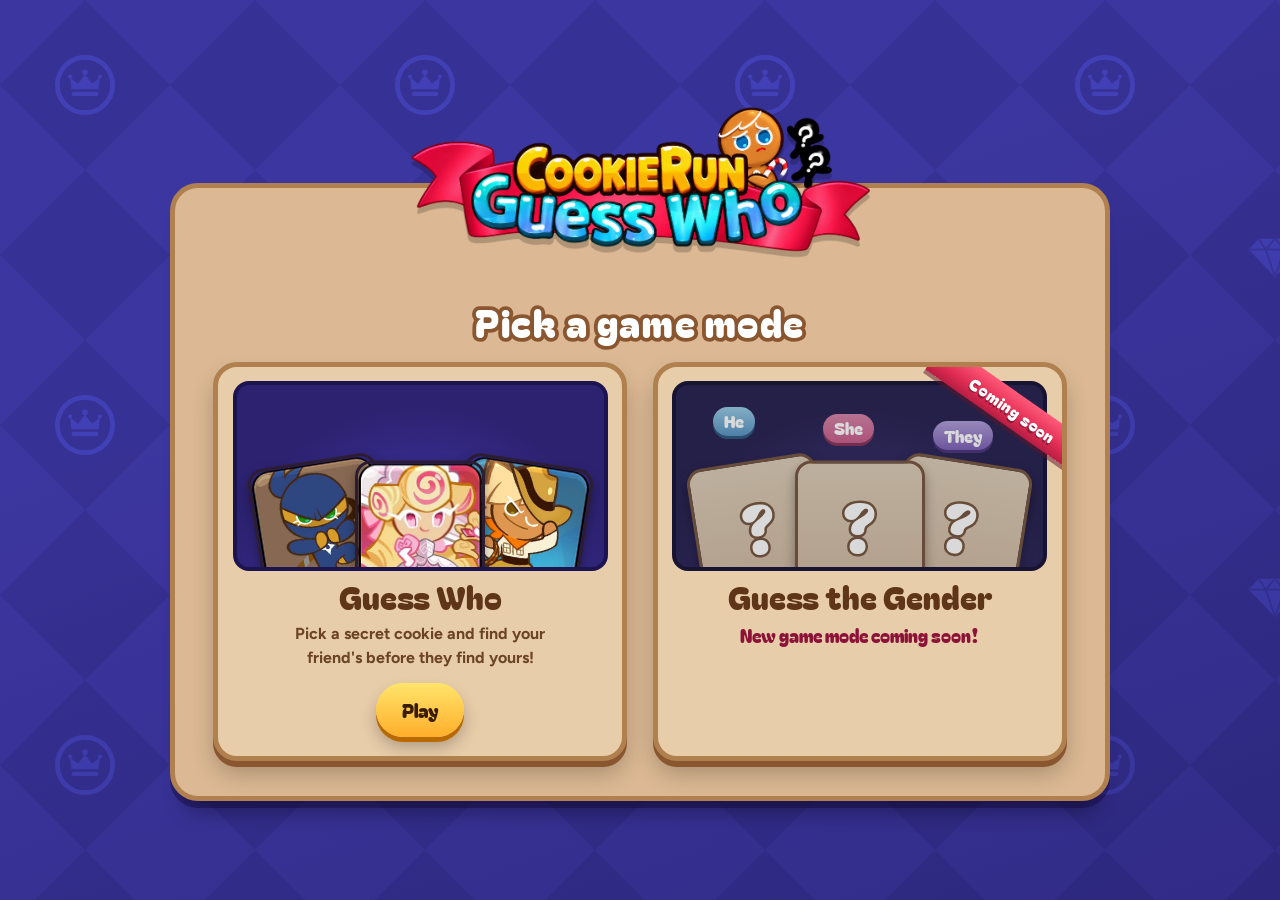
==== commit aced10fa: "Modes button in Guess Who to go back to the game mode menu Co-Authored-By: Claude Opus 5.5 <noreply@" ====
--- a/index.html
+++ b/index.html
@@ -7,7 +7,7 @@
 <link rel="preconnect" href="https://fonts.googleapis.com">
 <link rel="preconnect" href="https://fonts.gstatic.com" crossorigin>
 <link href="https://fonts.googleapis.com/css2?family=Bagel+Fat+One&family=Figtree:wght@500;700;800&display=swap" rel="stylesheet">
-<link rel="stylesheet" href="style.css?v=20261121-1327">
+<link rel="stylesheet" href="style.css?v=20261121-1335">
 </head>
 <body>
 <div id="scene" aria-hidden="true"></div>
@@ -87,6 +87,7 @@
       <button id="collabBtn" class="ghost collabBtn" type="button" aria-pressed="false" hidden>Collab cookies: Off</button>
       <button id="boardBtn" class="ghost boardBtn" type="button">Board</button>
       <button class="ghost bgBtn" type="button">Background</button>
+      <button class="ghost modesBtn" type="button">Modes</button>
     </div>
     <div id="boardCtl" class="controls" hidden>
       <button id="guess" class="btn guessBtn" type="button" aria-pressed="false">GUESS A COOKIE!</button>
@@ -95,6 +96,7 @@
       <button id="reset" class="ghost" type="button">Flip all back up</button>
       <button id="again" class="ghost" type="button">New cookie</button>
       <button class="ghost bgBtn" type="button">Background</button>
+      <button class="ghost modesBtn" type="button">Modes</button>
     </div>
    </div>
   </aside>
@@ -233,12 +235,12 @@
   </div>
 </div>
 
-<script src="stats-config.js?v=20261121-1327"></script>
-<script src="stats.js?v=20261121-1327"></script>
-<script src="cookies.js?v=20261121-1327"></script>
-<script src="backgrounds.js?v=20261121-1327"></script>
-<script src="modes.js?v=20261121-1327"></script>
-<script src="app.js?v=20261121-1327"></script>
-<script src="fx.js?v=20261121-1327"></script>
+<script src="stats-config.js?v=20261121-1335"></script>
+<script src="stats.js?v=20261121-1335"></script>
+<script src="cookies.js?v=20261121-1335"></script>
+<script src="backgrounds.js?v=20261121-1335"></script>
+<script src="modes.js?v=20261121-1335"></script>
+<script src="app.js?v=20261121-1335"></script>
+<script src="fx.js?v=20261121-1335"></script>
 </body>
 </html>
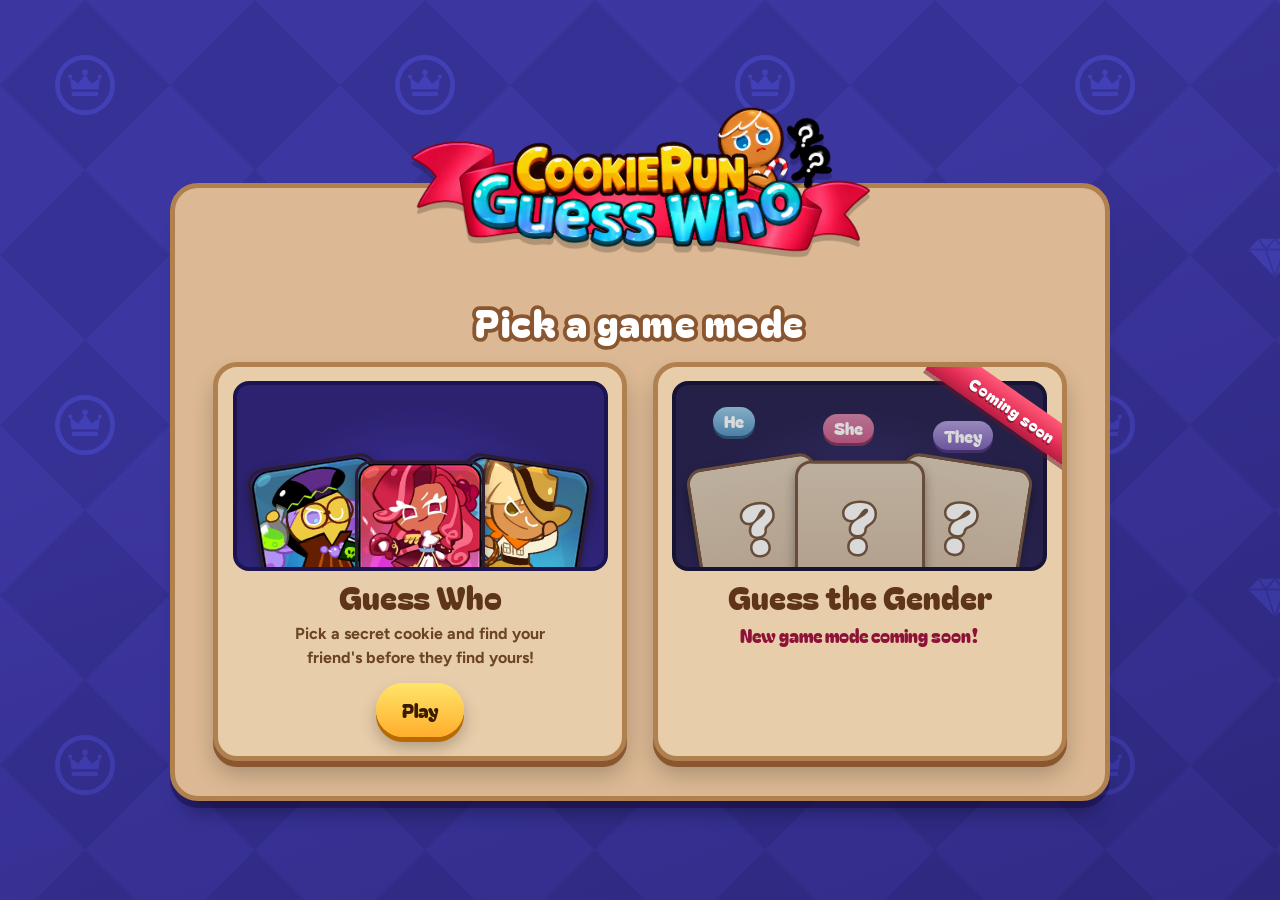
==== commit 794024e4: "Game modes: a text link under the folder instead of a panel button Co-Authored-By: Claude Opus 5.5 <" ====
--- a/index.html
+++ b/index.html
@@ -7,7 +7,7 @@
 <link rel="preconnect" href="https://fonts.googleapis.com">
 <link rel="preconnect" href="https://fonts.gstatic.com" crossorigin>
 <link href="https://fonts.googleapis.com/css2?family=Bagel+Fat+One&family=Figtree:wght@500;700;800&display=swap" rel="stylesheet">
-<link rel="stylesheet" href="style.css?v=20261121-1335">
+<link rel="stylesheet" href="style.css?v=20261121-1340">
 </head>
 <body>
 <div id="scene" aria-hidden="true"></div>
@@ -87,7 +87,6 @@
       <button id="collabBtn" class="ghost collabBtn" type="button" aria-pressed="false" hidden>Collab cookies: Off</button>
       <button id="boardBtn" class="ghost boardBtn" type="button">Board</button>
       <button class="ghost bgBtn" type="button">Background</button>
-      <button class="ghost modesBtn" type="button">Modes</button>
     </div>
     <div id="boardCtl" class="controls" hidden>
       <button id="guess" class="btn guessBtn" type="button" aria-pressed="false">GUESS A COOKIE!</button>
@@ -96,10 +95,10 @@
       <button id="reset" class="ghost" type="button">Flip all back up</button>
       <button id="again" class="ghost" type="button">New cookie</button>
       <button class="ghost bgBtn" type="button">Background</button>
-      <button class="ghost modesBtn" type="button">Modes</button>
     </div>
    </div>
   </aside>
+  <button class="modesLink" type="button"><span aria-hidden="true">←</span> Game modes</button>
 </main>
 
 <dialog id="bgDialog" aria-labelledby="bgTitle">
@@ -235,12 +234,12 @@
   </div>
 </div>
 
-<script src="stats-config.js?v=20261121-1335"></script>
-<script src="stats.js?v=20261121-1335"></script>
-<script src="cookies.js?v=20261121-1335"></script>
-<script src="backgrounds.js?v=20261121-1335"></script>
-<script src="modes.js?v=20261121-1335"></script>
-<script src="app.js?v=20261121-1335"></script>
-<script src="fx.js?v=20261121-1335"></script>
+<script src="stats-config.js?v=20261121-1340"></script>
+<script src="stats.js?v=20261121-1340"></script>
+<script src="cookies.js?v=20261121-1340"></script>
+<script src="backgrounds.js?v=20261121-1340"></script>
+<script src="modes.js?v=20261121-1340"></script>
+<script src="app.js?v=20261121-1340"></script>
+<script src="fx.js?v=20261121-1340"></script>
 </body>
 </html>
--- a/style.css
+++ b/style.css
@@ -89,7 +89,7 @@
   height: 100%;
   max-height: 1240px;   /* on very tall screens it stops growing and sits centred */
   margin: 0 auto;
-  padding: clamp(3.4rem, min(8vw, 12vh), 6.5rem) clamp(16px, 2vw, 2rem) clamp(0.8rem, 3vh, 2rem);
+  padding: clamp(3.4rem, min(8vw, 12vh), 6.5rem) clamp(16px, 2vw, 2rem) clamp(1.9rem, 3.4vh, 2.4rem);   /* bottom: room for "← Game modes" */
 }
 
 /* the folder's shadow: plain box shadows (a drop-shadow filter would repaint the whole
@@ -889,7 +889,7 @@
     flex-direction: column;
     max-height: none;
     padding-top: 4.5rem;
-    padding-bottom: 1rem;
+    padding-bottom: 2rem;   /* room for "← Game modes" */
   }
 
   .sheet {
@@ -2582,6 +2582,44 @@
   background: var(--tan-lite);
 }
 
+/* "← Game modes": a plain text link just under the folder */
+.folder {
+  position: relative;
+}
+
+.modesLink {
+  position: absolute;
+  left: clamp(20px, 2.4vw, 2.4rem);
+  bottom: 0.15rem;
+  padding: 0.15rem 0.3rem;
+  border: 0;
+  background: none;
+  font: 800 0.95rem var(--body);
+  color: #fff;
+  text-shadow: 0 2px 0 rgba(20, 10, 60, 0.6);
+  cursor: pointer;
+  opacity: 0.85;
+  transition: opacity 0.15s, translate 0.15s;
+}
+
+.modesLink:hover {
+  opacity: 1;
+  text-decoration: underline;
+  text-underline-offset: 3px;
+}
+
+.modesLink:hover span {
+  display: inline-block;
+  translate: -3px 0;
+  transition: translate 0.15s;
+}
+
+.modesLink:focus-visible {
+  outline: 3px solid var(--mint);
+  outline-offset: 2px;
+  border-radius: 6px;
+}
+
 /* the Guess Who logo leads back to the menu */
 .sheet .logo {
   cursor: pointer;
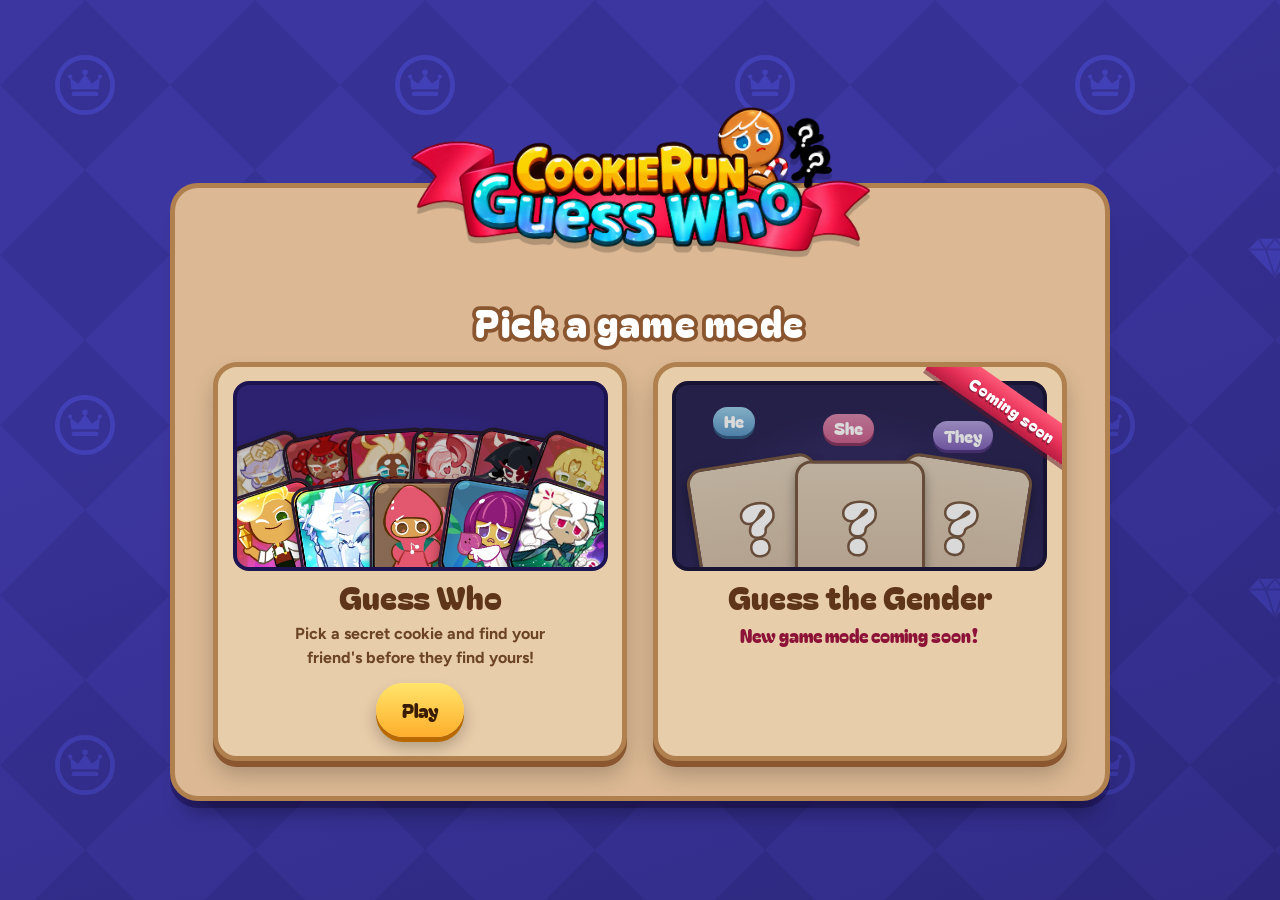
==== commit 4e0db17f: "Mode menu: Guess Who card shows two fanned rows of 11 cookies, like a deck Co-Authored-By: Claude Op" ====
--- a/index.html
+++ b/index.html
@@ -7,7 +7,7 @@
 <link rel="preconnect" href="https://fonts.googleapis.com">
 <link rel="preconnect" href="https://fonts.gstatic.com" crossorigin>
 <link href="https://fonts.googleapis.com/css2?family=Bagel+Fat+One&family=Figtree:wght@500;700;800&display=swap" rel="stylesheet">
-<link rel="stylesheet" href="style.css?v=20261121-1340">
+<link rel="stylesheet" href="style.css?v=20261121-1416">
 </head>
 <body>
 <div id="scene" aria-hidden="true"></div>
@@ -234,12 +234,12 @@
   </div>
 </div>
 
-<script src="stats-config.js?v=20261121-1340"></script>
-<script src="stats.js?v=20261121-1340"></script>
-<script src="cookies.js?v=20261121-1340"></script>
-<script src="backgrounds.js?v=20261121-1340"></script>
-<script src="modes.js?v=20261121-1340"></script>
-<script src="app.js?v=20261121-1340"></script>
-<script src="fx.js?v=20261121-1340"></script>
+<script src="stats-config.js?v=20261121-1416"></script>
+<script src="stats.js?v=20261121-1416"></script>
+<script src="cookies.js?v=20261121-1416"></script>
+<script src="backgrounds.js?v=20261121-1416"></script>
+<script src="modes.js?v=20261121-1416"></script>
+<script src="app.js?v=20261121-1416"></script>
+<script src="fx.js?v=20261121-1416"></script>
 </body>
 </html>
--- a/style.css
+++ b/style.css
@@ -2437,6 +2437,65 @@
   }
 }
 
+/* Guess Who: two fanned-out rows of cookie cards (back row higher and a bit darker), sized by the
+   window's height so they fill it on phones too; the fans spread a little wider on hover */
+.whoArt {
+  container-type: size;
+}
+
+.whoArt img,
+.whoArt img:nth-child(2) {
+  position: absolute;
+  left: 50%;
+  z-index: auto;
+  max-width: none;
+  margin: 0;
+  translate: calc(-50% + var(--dx)) 0;
+  animation: fanIn 0.6s cubic-bezier(0.3, 1.5, 0.5, 1) calc(0.25s + var(--i) * 0.06s) both,
+    fanBob 3s ease-in-out calc(var(--i) * -0.45s) infinite;
+  transition: rotate 0.35s cubic-bezier(0.3, 1.6, 0.5, 1);
+}
+
+.whoArt img.back {
+  --dx: calc(var(--o) * 11cqw);   /* spread sideways as well as rotated, so the whole window fills */
+  bottom: 30%;
+  width: min(23cqw, 46cqh);
+  transform-origin: 50% 230%;
+  rotate: calc(var(--o) * 8deg);
+  filter: brightness(0.78) saturate(0.85);
+}
+
+.whoArt img.front {
+  --dx: calc(var(--o) * 13cqw);
+  bottom: -8%;
+  width: min(28cqw, 58cqh);
+  transform-origin: 50% 210%;
+  rotate: calc(var(--o) * 9deg);
+  animation-delay: calc(0.55s + var(--i) * 0.07s), calc(var(--i) * -0.45s - 0.2s);
+}
+
+.modeCard:hover .whoArt img.back {
+  rotate: calc(var(--o) * 11deg);
+}
+
+.modeCard:hover .whoArt img.front {
+  rotate: calc(var(--o) * 12deg);
+}
+
+@keyframes fanIn {
+  from {
+    rotate: 0deg;
+    scale: 0.6;
+    opacity: 0;
+  }
+}
+
+@keyframes fanBob {
+  50% {
+    translate: calc(-50% + var(--dx)) -6px;
+  }
+}
+
 /* Guess the Gender: face-down mystery cards with pronoun bubbles */
 .modeArt .mystery {
   display: grid;
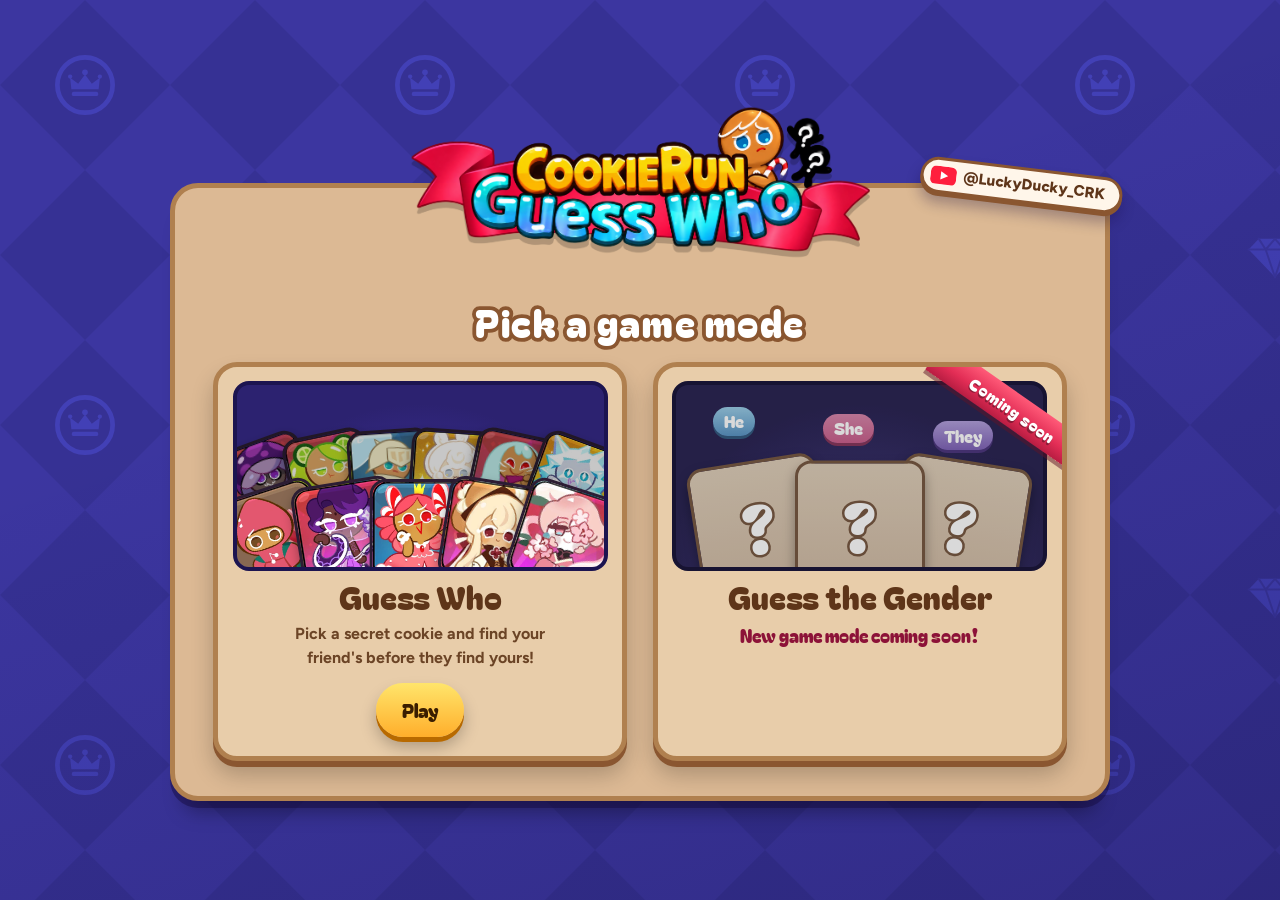
==== commit d1981586: "LuckyDucky YouTube badge on the game mode menu Co-Authored-By: Claude Opus 5.5 <noreply@anthropic.co" ====
--- a/index.html
+++ b/index.html
@@ -7,7 +7,7 @@
 <link rel="preconnect" href="https://fonts.googleapis.com">
 <link rel="preconnect" href="https://fonts.gstatic.com" crossorigin>
 <link href="https://fonts.googleapis.com/css2?family=Bagel+Fat+One&family=Figtree:wght@500;700;800&display=swap" rel="stylesheet">
-<link rel="stylesheet" href="style.css?v=20261121-1416">
+<link rel="stylesheet" href="style.css?v=20261121-1419">
 </head>
 <body>
 <div id="scene" aria-hidden="true"></div>
@@ -16,6 +16,8 @@
 <section id="modes" class="modes" aria-labelledby="modesTitle" hidden>
   <div class="modesSheet">
     <h1 class="modesLogo"><img src="images/logo.png" alt="Cookie Run Guess Who"></h1>
+    <a class="yt" href="https://www.youtube.com/@LuckyDucky_CRK" target="_blank" rel="noopener"
+      title="LuckyDucky on YouTube"><svg viewBox="0 0 28 20" aria-hidden="true"><rect width="28" height="20" rx="6" fill="#ff1f3d"/><path d="M11 5.5v9l8-4.5z" fill="#fff"/></svg><span>@LuckyDucky_CRK</span></a>
     <h2 id="modesTitle" class="modesTitle">Pick a game mode</h2>
     <div class="modeCards">
       <button id="modeWho" class="modeCard" type="button">
@@ -234,12 +236,12 @@
   </div>
 </div>
 
-<script src="stats-config.js?v=20261121-1416"></script>
-<script src="stats.js?v=20261121-1416"></script>
-<script src="cookies.js?v=20261121-1416"></script>
-<script src="backgrounds.js?v=20261121-1416"></script>
-<script src="modes.js?v=20261121-1416"></script>
-<script src="app.js?v=20261121-1416"></script>
-<script src="fx.js?v=20261121-1416"></script>
+<script src="stats-config.js?v=20261121-1419"></script>
+<script src="stats.js?v=20261121-1419"></script>
+<script src="cookies.js?v=20261121-1419"></script>
+<script src="backgrounds.js?v=20261121-1419"></script>
+<script src="modes.js?v=20261121-1419"></script>
+<script src="app.js?v=20261121-1419"></script>
+<script src="fx.js?v=20261121-1419"></script>
 </body>
 </html>
--- a/style.css
+++ b/style.css
@@ -2679,6 +2679,18 @@
   border-radius: 6px;
 }
 
+/* the LuckyDucky YouTube badge on the menu (and Guess the Gender): on phones it sits under the logo */
+@media (max-width: 860px) {
+  .modesSheet .yt {
+    position: relative;
+    right: auto;
+    top: auto;
+    width: fit-content;
+    margin: -0.4rem auto 0.9rem;
+    rotate: -2deg;
+  }
+}
+
 /* the Guess Who logo leads back to the menu */
 .sheet .logo {
   cursor: pointer;
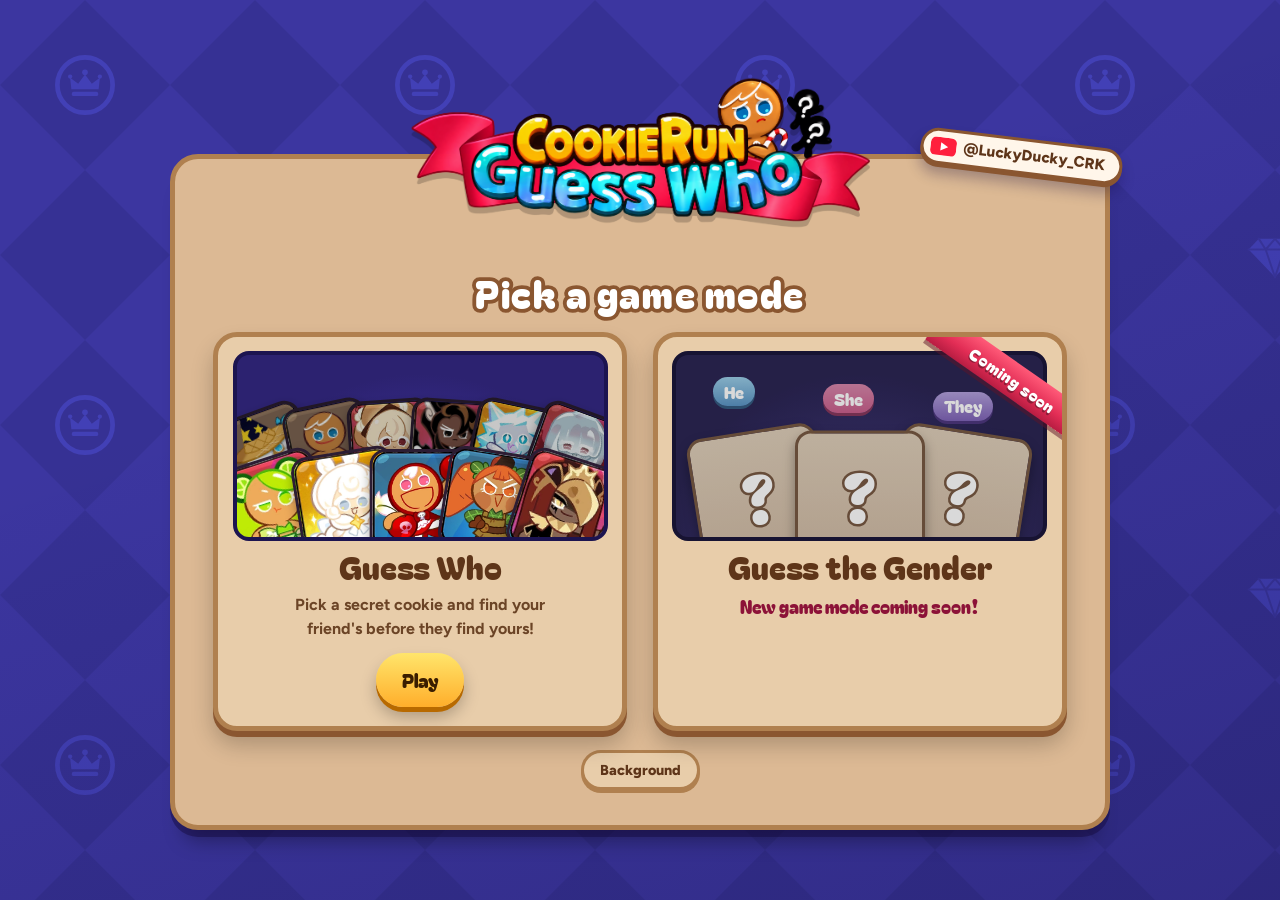
==== commit 7471bcab: "Background picker on the game mode menu Co-Authored-By: Claude Opus 5.5 <noreply@anthropic.com>" ====
--- a/index.html
+++ b/index.html
@@ -7,7 +7,7 @@
 <link rel="preconnect" href="https://fonts.googleapis.com">
 <link rel="preconnect" href="https://fonts.gstatic.com" crossorigin>
 <link href="https://fonts.googleapis.com/css2?family=Bagel+Fat+One&family=Figtree:wght@500;700;800&display=swap" rel="stylesheet">
-<link rel="stylesheet" href="style.css?v=20261121-1419">
+<link rel="stylesheet" href="style.css?v=20261121-1432">
 </head>
 <body>
 <div id="scene" aria-hidden="true"></div>
@@ -35,6 +35,7 @@
         <span class="btn modePlay">Play</span>
       </button>
     </div>
+    <button class="ghost bgBtn modesBg" type="button">Background</button>
   </div>
 </section>
 <main class="folder">
@@ -236,12 +237,12 @@
   </div>
 </div>
 
-<script src="stats-config.js?v=20261121-1419"></script>
-<script src="stats.js?v=20261121-1419"></script>
-<script src="cookies.js?v=20261121-1419"></script>
-<script src="backgrounds.js?v=20261121-1419"></script>
-<script src="modes.js?v=20261121-1419"></script>
-<script src="app.js?v=20261121-1419"></script>
-<script src="fx.js?v=20261121-1419"></script>
+<script src="stats-config.js?v=20261121-1432"></script>
+<script src="stats.js?v=20261121-1432"></script>
+<script src="cookies.js?v=20261121-1432"></script>
+<script src="backgrounds.js?v=20261121-1432"></script>
+<script src="modes.js?v=20261121-1432"></script>
+<script src="app.js?v=20261121-1432"></script>
+<script src="fx.js?v=20261121-1432"></script>
 </body>
 </html>
--- a/style.css
+++ b/style.css
@@ -2695,3 +2695,8 @@
 .sheet .logo {
   cursor: pointer;
 }
+
+/* Background picker on the mode menu */
+.modesBg {
+  margin-top: 1.2rem;
+}
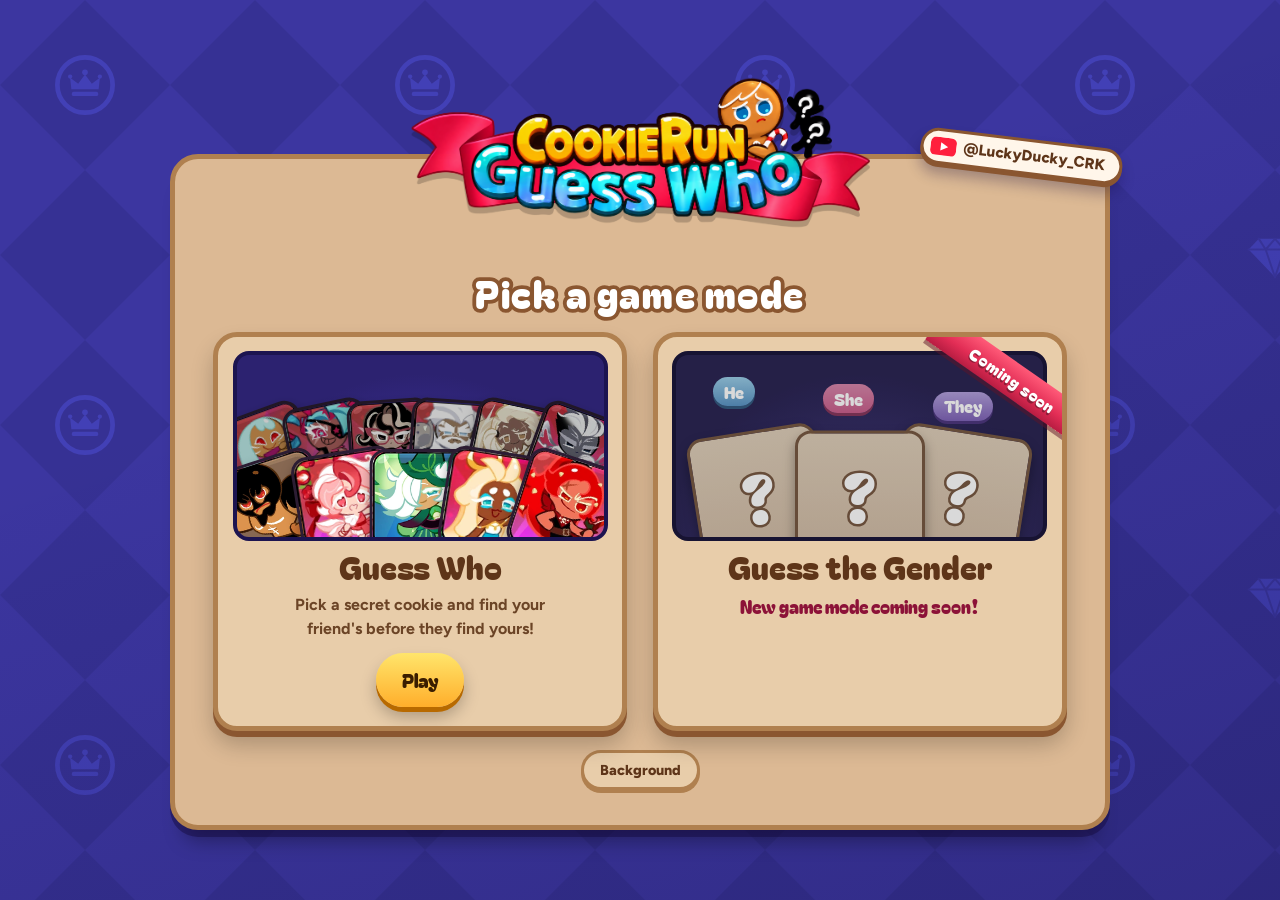
==== commit 705514e1: "Add Traffic Candy Cookie (Epic) and Bouchéael Cookie (Legendary) Co-Authored-By: Claude Opus 5.5 <no" ====
--- a/index.html
+++ b/index.html
@@ -7,7 +7,7 @@
 <link rel="preconnect" href="https://fonts.googleapis.com">
 <link rel="preconnect" href="https://fonts.gstatic.com" crossorigin>
 <link href="https://fonts.googleapis.com/css2?family=Bagel+Fat+One&family=Figtree:wght@500;700;800&display=swap" rel="stylesheet">
-<link rel="stylesheet" href="style.css?v=20261121-1432">
+<link rel="stylesheet" href="style.css?v=20261126-1917">
 </head>
 <body>
 <div id="scene" aria-hidden="true"></div>
@@ -237,12 +237,12 @@
   </div>
 </div>
 
-<script src="stats-config.js?v=20261121-1432"></script>
-<script src="stats.js?v=20261121-1432"></script>
-<script src="cookies.js?v=20261121-1432"></script>
-<script src="backgrounds.js?v=20261121-1432"></script>
-<script src="modes.js?v=20261121-1432"></script>
-<script src="app.js?v=20261121-1432"></script>
-<script src="fx.js?v=20261121-1432"></script>
+<script src="stats-config.js?v=20261126-1917"></script>
+<script src="stats.js?v=20261126-1917"></script>
+<script src="cookies.js?v=20261126-1917"></script>
+<script src="backgrounds.js?v=20261126-1917"></script>
+<script src="modes.js?v=20261126-1917"></script>
+<script src="app.js?v=20261126-1917"></script>
+<script src="fx.js?v=20261126-1917"></script>
 </body>
 </html>
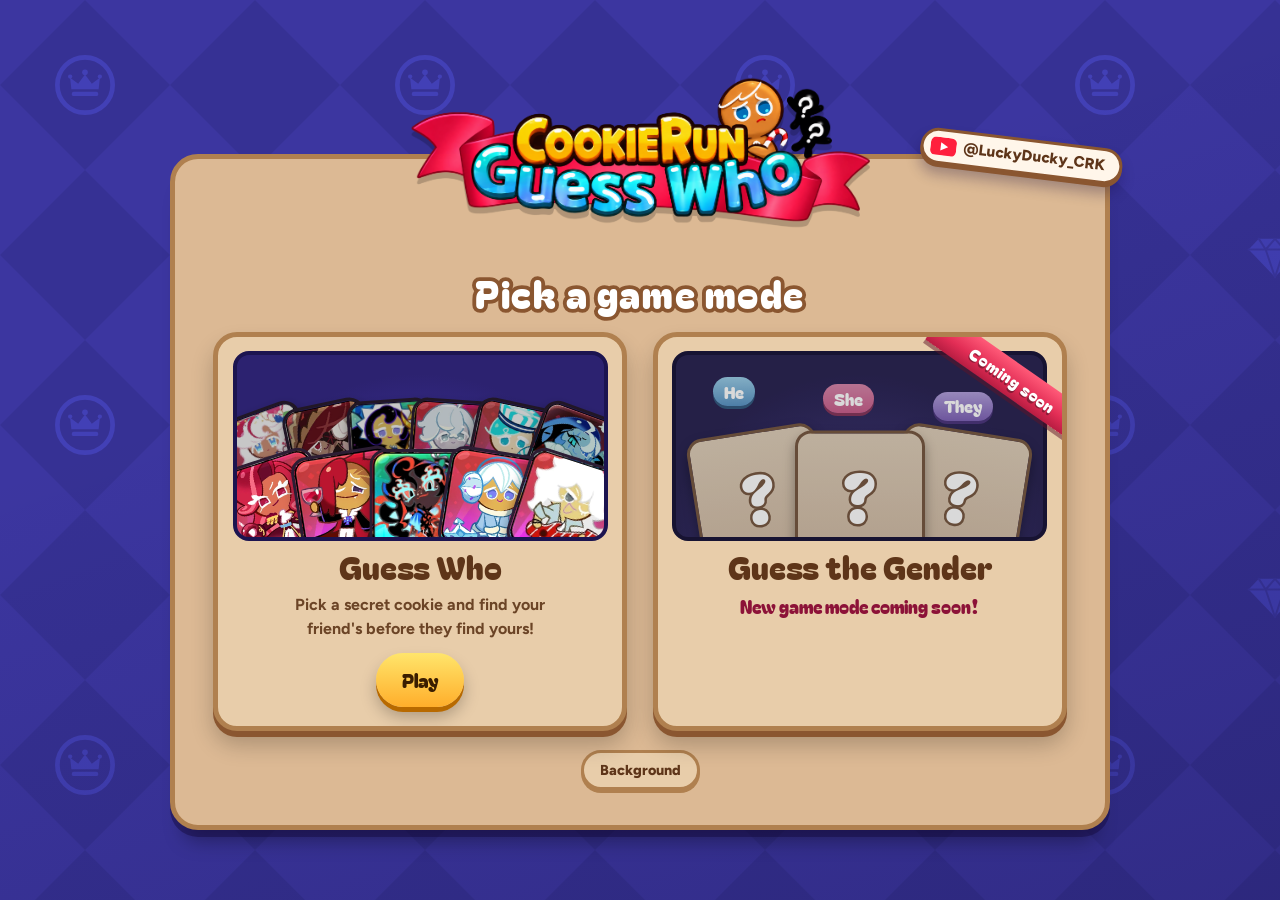
==== commit 09a3436f: "Background picker: one grid without group headings Co-Authored-By: Claude Opus 5.5 <noreply@anthropi" ====
--- a/index.html
+++ b/index.html
@@ -7,7 +7,7 @@
 <link rel="preconnect" href="https://fonts.googleapis.com">
 <link rel="preconnect" href="https://fonts.gstatic.com" crossorigin>
 <link href="https://fonts.googleapis.com/css2?family=Bagel+Fat+One&family=Figtree:wght@500;700;800&display=swap" rel="stylesheet">
-<link rel="stylesheet" href="style.css?v=20261126-1917">
+<link rel="stylesheet" href="style.css?v=20261126-1919">
 </head>
 <body>
 <div id="scene" aria-hidden="true"></div>
@@ -237,12 +237,12 @@
   </div>
 </div>
 
-<script src="stats-config.js?v=20261126-1917"></script>
-<script src="stats.js?v=20261126-1917"></script>
-<script src="cookies.js?v=20261126-1917"></script>
-<script src="backgrounds.js?v=20261126-1917"></script>
-<script src="modes.js?v=20261126-1917"></script>
-<script src="app.js?v=20261126-1917"></script>
-<script src="fx.js?v=20261126-1917"></script>
+<script src="stats-config.js?v=20261126-1919"></script>
+<script src="stats.js?v=20261126-1919"></script>
+<script src="cookies.js?v=20261126-1919"></script>
+<script src="backgrounds.js?v=20261126-1919"></script>
+<script src="modes.js?v=20261126-1919"></script>
+<script src="app.js?v=20261126-1919"></script>
+<script src="fx.js?v=20261126-1919"></script>
 </body>
 </html>
